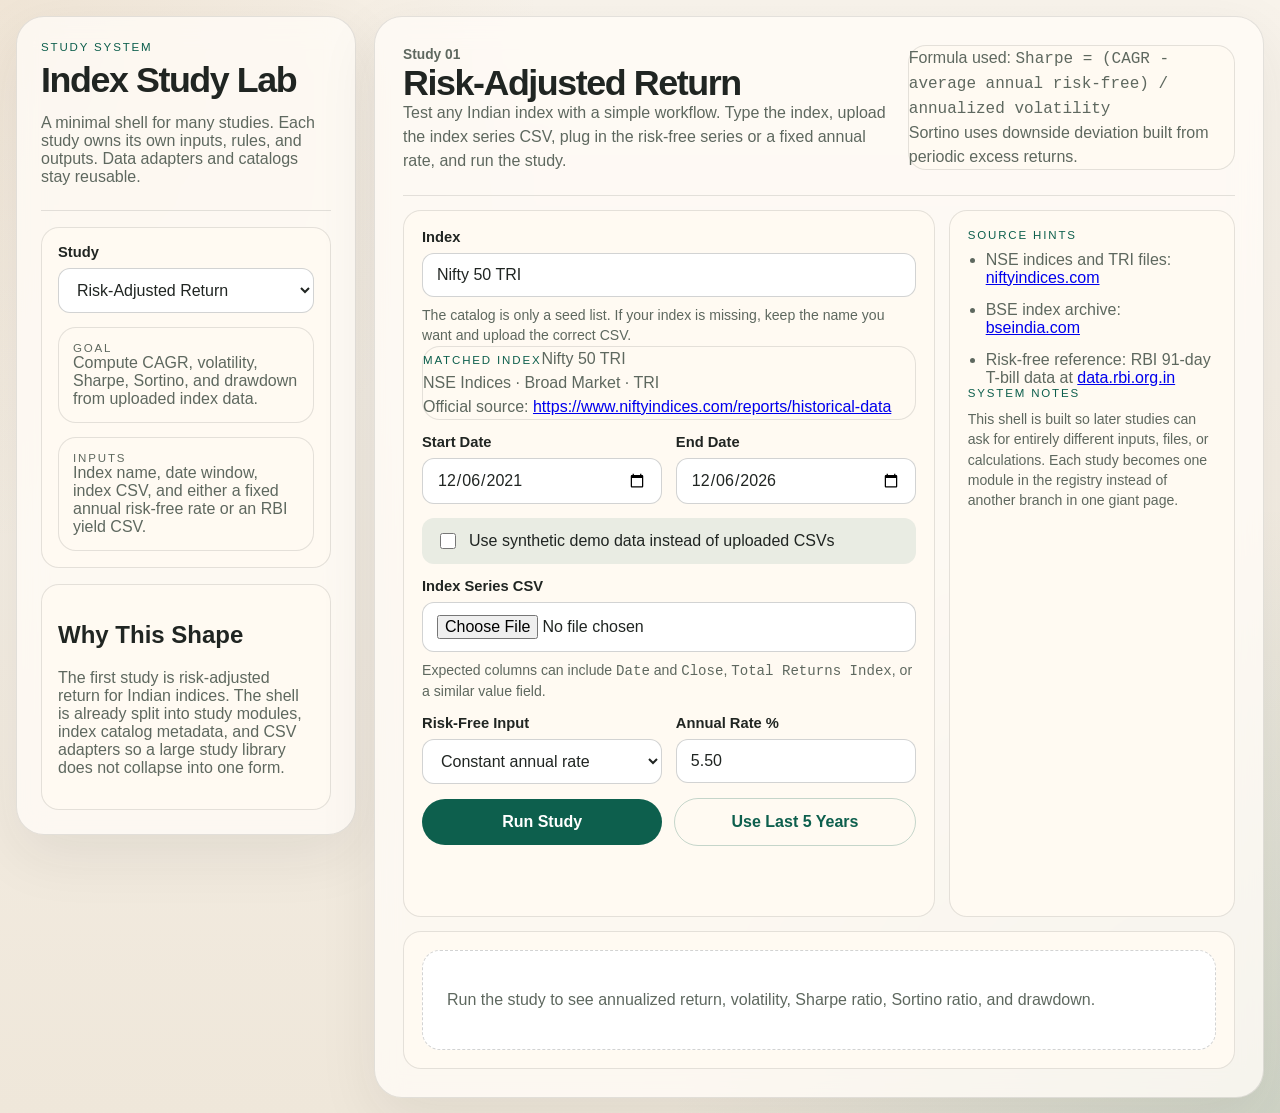
==== index.html @ c497357d "feat: bootstrap study framework" ====
<!doctype html>
<html lang="en">
  <head>
    <meta charset="utf-8">
    <meta name="viewport" content="width=device-width, initial-scale=1">
    <title>Index Study Lab</title>
    <link rel="stylesheet" href="./app/styles.css">
    <script type="module" src="./app/main.js"></script>
  </head>
  <body>
    <div class="shell">
      <aside class="sidebar">
        <div class="brand-block">
          <p class="eyebrow">Study System</p>
          <h1>Index Study Lab</h1>
          <p class="lead">
            A minimal shell for many studies. Each study owns its own inputs,
            rules, and outputs. Data adapters and catalogs stay reusable.
          </p>
        </div>

        <section class="panel">
          <label class="field-label" for="study-select">Study</label>
          <select id="study-select" class="input"></select>
          <div id="study-meta" class="meta-stack"></div>
        </section>

        <section class="panel">
          <h2>Why This Shape</h2>
          <p class="muted">
            The first study is risk-adjusted return for Indian indices. The
            shell is already split into study modules, index catalog metadata,
            and CSV adapters so a large study library does not collapse into one
            form.
          </p>
        </section>
      </aside>

      <main class="workspace">
        <div id="study-root"></div>
      </main>
    </div>
  </body>
</html>
---- app/styles.css ----
:root {
  --bg: #f4efe6;
  --bg-strong: #e6ddd0;
  --surface: rgba(255, 252, 247, 0.8);
  --surface-strong: #fffaf2;
  --line: rgba(34, 39, 37, 0.12);
  --line-strong: rgba(34, 39, 37, 0.2);
  --ink: #202522;
  --muted: #5e685f;
  --accent: #0d5f4d;
  --accent-strong: #0b4d3f;
  --accent-soft: rgba(13, 95, 77, 0.09);
  --warn: #874b1f;
  --radius-lg: 28px;
  --radius-md: 18px;
  --radius-sm: 12px;
  --shadow: 0 20px 60px rgba(38, 44, 42, 0.08);
  --font: "Avenir Next", "Segoe UI", "Helvetica Neue", sans-serif;
  --mono: "SFMono-Regular", "Menlo", "Monaco", monospace;
}

* {
  box-sizing: border-box;
}

html,
body {
  min-height: 100%;
}

body {
  margin: 0;
  font-family: var(--font);
  color: var(--ink);
  background:
    radial-gradient(circle at top left, rgba(181, 128, 63, 0.12), transparent 32%),
    radial-gradient(circle at bottom right, rgba(13, 95, 77, 0.14), transparent 36%),
    linear-gradient(180deg, #f8f3eb 0%, #efe7da 100%);
}

.shell {
  width: min(1360px, calc(100vw - 32px));
  margin: 16px auto;
  display: grid;
  grid-template-columns: minmax(280px, 340px) minmax(0, 1fr);
  gap: 18px;
}

.sidebar,
.study-layout {
  backdrop-filter: blur(14px);
  background: var(--surface);
  border: 1px solid var(--line);
  box-shadow: var(--shadow);
}

.sidebar {
  border-radius: var(--radius-lg);
  padding: 24px;
  display: grid;
  gap: 16px;
  align-self: start;
  position: sticky;
  top: 16px;
}

.workspace {
  min-width: 0;
}

.brand-block {
  padding-bottom: 8px;
  border-bottom: 1px solid var(--line);
}

.eyebrow,
.meta-label,
.section-label {
  margin: 0 0 10px;
  text-transform: uppercase;
  letter-spacing: 0.16em;
  font-size: 0.72rem;
  color: var(--accent);
}

.brand-block h1,
.study-header h2 {
  margin: 0;
  font-size: clamp(1.9rem, 2.8vw, 3.2rem);
  line-height: 0.98;
  letter-spacing: -0.04em;
}

.lead,
.muted,
.meta-card p,
.study-copy p,
.helper,
.source-list li,
.result-detail,
.note-box p,
.warning-list li {
  color: var(--muted);
}

.panel,
.meta-card,
.card,
.result-card,
.note-box {
  background: var(--surface-strong);
  border: 1px solid var(--line);
  border-radius: var(--radius-md);
}

.panel {
  padding: 16px;
}

.meta-stack,
.study-layout,
.study-header,
.study-grid,
.card-grid,
.results-grid,
.result-details,
.source-list,
.warning-list {
  display: grid;
  gap: 14px;
}

.meta-stack {
  margin-top: 14px;
}

.meta-card {
  padding: 14px;
}

.meta-card p {
  margin: 0;
}

.field-label {
  display: block;
  margin-bottom: 8px;
  font-size: 0.92rem;
  font-weight: 600;
}

.input,
.file-input,
.button,
textarea {
  width: 100%;
  font: inherit;
}

.input,
.file-input {
  border-radius: var(--radius-sm);
  border: 1px solid var(--line-strong);
  background: white;
  padding: 12px 14px;
  color: var(--ink);
}

.button {
  border: 0;
  border-radius: 999px;
  padding: 14px 18px;
  background: var(--accent);
  color: white;
  font-weight: 700;
  cursor: pointer;
  transition: transform 140ms ease, background 140ms ease;
}

.button:hover {
  background: var(--accent-strong);
  transform: translateY(-1px);
}

.button.secondary {
  background: transparent;
  color: var(--accent);
  border: 1px solid rgba(13, 95, 77, 0.24);
}

.study-layout {
  border-radius: var(--radius-lg);
  padding: 28px;
}

.study-header {
  grid-template-columns: 1.2fr 0.8fr;
  align-items: start;
  padding-bottom: 22px;
  border-bottom: 1px solid var(--line);
}

.study-kicker {
  margin: 0 0 12px;
  font-size: 0.86rem;
  color: var(--accent);
  font-weight: 700;
}

.study-header p,
.note-box p {
  margin: 0;
  line-height: 1.5;
}

.study-grid {
  grid-template-columns: minmax(0, 1.3fr) minmax(280px, 0.7fr);
}

.card {
  padding: 18px;
}

.card-grid {
  grid-template-columns: repeat(2, minmax(0, 1fr));
}

.card-wide {
  grid-column: 1 / -1;
}

.helper {
  margin: 8px 0 0;
  font-size: 0.88rem;
  line-height: 1.45;
}

.inline-row {
  display: grid;
  grid-template-columns: repeat(2, minmax(0, 1fr));
  gap: 14px;
}

.toggle-row {
  display: flex;
  align-items: center;
  gap: 10px;
  padding: 12px 14px;
  background: var(--accent-soft);
  border-radius: var(--radius-sm);
}

.toggle-row input {
  inline-size: 16px;
  block-size: 16px;
}

.study-actions {
  display: flex;
  gap: 12px;
  align-items: center;
}

.status {
  min-height: 22px;
  font-size: 0.92rem;
}

.status.error {
  color: #8a1d26;
}

.status.success {
  color: var(--accent);
}

.status.info {
  color: var(--warn);
}

.source-list,
.warning-list {
  margin: 0;
  padding-left: 18px;
}

.results-shell {
  display: grid;
  gap: 18px;
}

.results-grid {
  grid-template-columns: repeat(3, minmax(0, 1fr));
}

.result-card {
  padding: 16px;
}

.result-card strong {
  display: block;
  font-size: clamp(1.55rem, 2vw, 2rem);
  letter-spacing: -0.04em;
}

.result-card span {
  display: block;
  margin-top: 6px;
  color: var(--muted);
}

.result-details {
  grid-template-columns: repeat(2, minmax(0, 1fr));
}

.detail-block {
  padding: 16px;
  border-radius: var(--radius-md);
  border: 1px solid var(--line);
  background: white;
}

.detail-block h3 {
  margin: 0 0 10px;
  font-size: 1rem;
}

.result-detail {
  margin: 0;
  line-height: 1.5;
}

.mono {
  font-family: var(--mono);
}

.empty-state {
  padding: 40px 24px;
  border-radius: var(--radius-md);
  background: white;
  border: 1px dashed var(--line-strong);
  color: var(--muted);
}

@media (max-width: 960px) {
  .shell,
  .study-grid,
  .study-header,
  .results-grid,
  .result-details,
  .card-grid,
  .inline-row {
    grid-template-columns: 1fr;
  }

  .sidebar {
    position: static;
  }
}
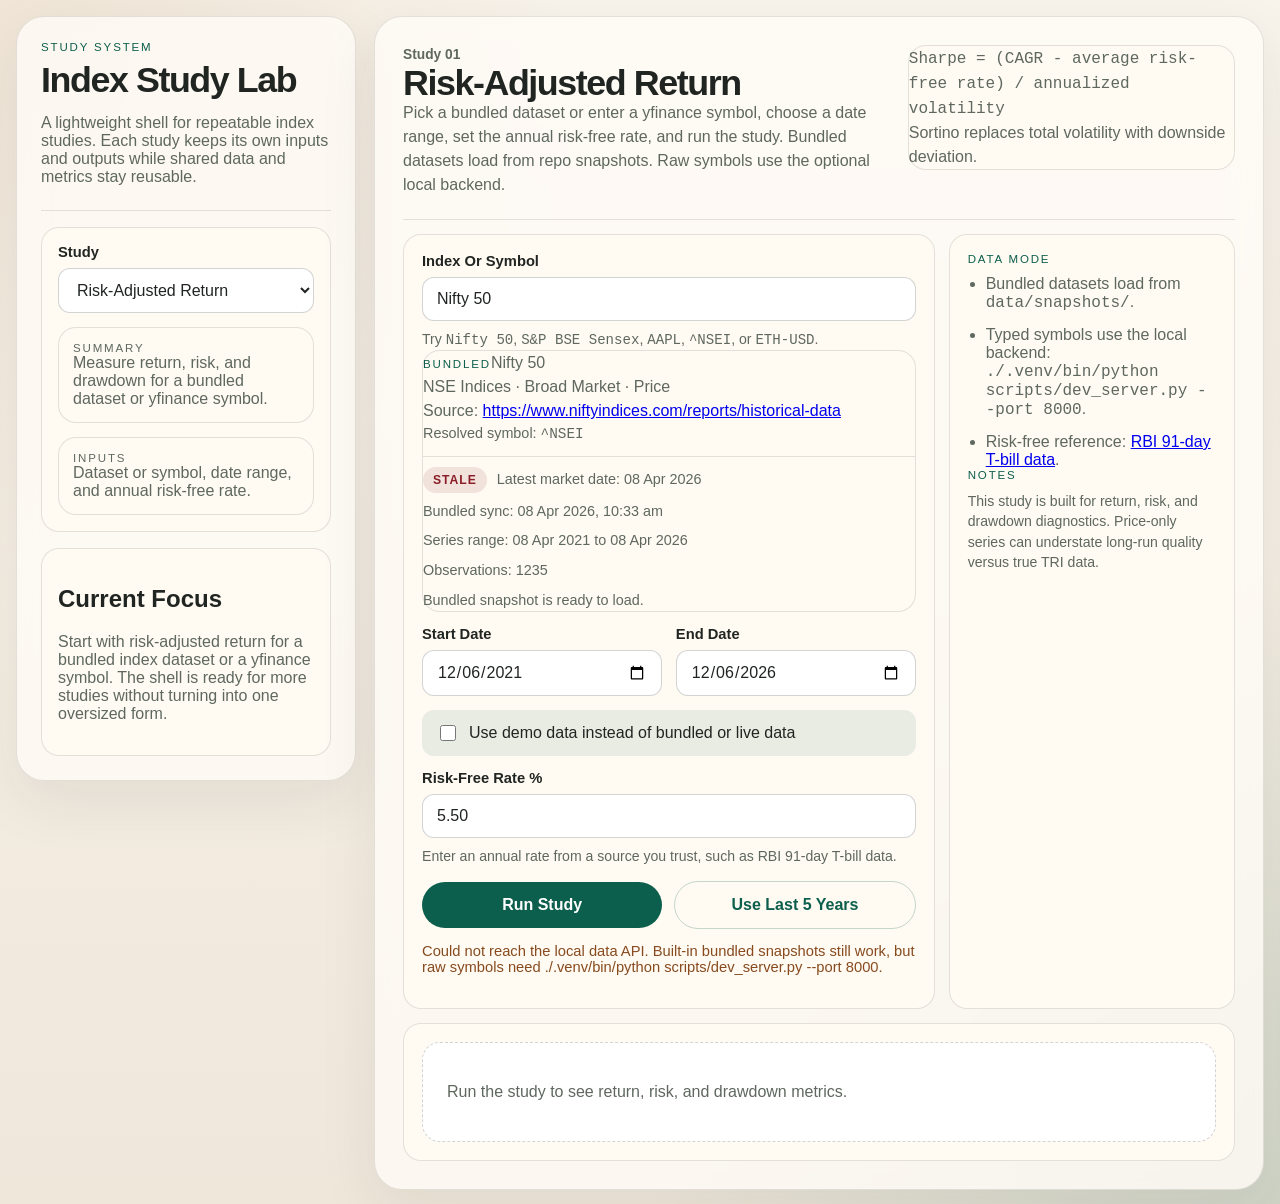
==== commit ea8b72c6: "feat: expand risk-adjusted study UI and metrics" ====
--- a/index.html
+++ b/index.html
@@ -14,8 +14,8 @@
           <p class="eyebrow">Study System</p>
           <h1>Index Study Lab</h1>
           <p class="lead">
-            A minimal shell for many studies. Each study owns its own inputs,
-            rules, and outputs. Data adapters and catalogs stay reusable.
+            A lightweight shell for repeatable index studies. Each study keeps
+            its own inputs and outputs while shared data and metrics stay reusable.
           </p>
         </div>
 
@@ -26,12 +26,11 @@
         </section>
 
         <section class="panel">
-          <h2>Why This Shape</h2>
+          <h2>Current Focus</h2>
           <p class="muted">
-            The first study is risk-adjusted return for Indian indices. The
-            shell is already split into study modules, index catalog metadata,
-            and CSV adapters so a large study library does not collapse into one
-            form.
+            Start with risk-adjusted return for a bundled index dataset or a
+            yfinance symbol. The shell is ready for more studies without turning
+            into one oversized form.
           </p>
         </section>
       </aside>
--- a/app/styles.css
+++ b/app/styles.css
@@ -235,6 +235,64 @@
   line-height: 1.45;
 }
 
+.button:disabled {
+  opacity: 0.55;
+  cursor: not-allowed;
+  transform: none;
+  pointer-events: none;
+}
+
+.summary-meta {
+  margin: 0;
+  color: var(--muted);
+  font-size: 0.9rem;
+  line-height: 1.45;
+}
+
+.sync-summary-grid {
+  display: grid;
+  gap: 8px;
+  margin-top: 10px;
+  padding-top: 10px;
+  border-top: 1px solid var(--line);
+}
+
+.sync-summary-row {
+  display: flex;
+  flex-wrap: wrap;
+  gap: 10px;
+  align-items: center;
+}
+
+.summary-pill {
+  display: inline-flex;
+  align-items: center;
+  border-radius: 999px;
+  padding: 6px 10px;
+  font-size: 0.76rem;
+  font-weight: 700;
+  letter-spacing: 0.08em;
+  text-transform: uppercase;
+  background: rgba(32, 37, 34, 0.08);
+  color: var(--ink);
+}
+
+.summary-pill.fresh {
+  background: rgba(13, 95, 77, 0.14);
+  color: var(--accent-strong);
+}
+
+.summary-pill.recent {
+  background: rgba(135, 75, 31, 0.14);
+  color: var(--warn);
+}
+
+.summary-pill.stale,
+.summary-pill.unknown {
+  background: rgba(138, 29, 38, 0.11);
+  color: #8a1d26;
+}
+
 .inline-row {
   display: grid;
   grid-template-columns: repeat(2, minmax(0, 1fr));
@@ -255,6 +313,38 @@
   block-size: 16px;
 }
 
+.onboarding-panel {
+  display: grid;
+  gap: 12px;
+}
+
+.onboarding-grid {
+  display: grid;
+  grid-template-columns: repeat(2, minmax(0, 1fr));
+  gap: 12px;
+}
+
+.command-label {
+  margin-bottom: 0;
+}
+
+.command-block {
+  margin: 0;
+  padding: 12px 14px;
+  border-radius: var(--radius-sm);
+  border: 1px solid var(--line);
+  background: rgba(32, 37, 34, 0.04);
+  font-size: 0.83rem;
+  line-height: 1.5;
+  white-space: pre-wrap;
+  word-break: break-word;
+}
+
+.command-actions {
+  display: grid;
+  gap: 10px;
+}
+
 .study-actions {
   display: flex;
   gap: 12px;
@@ -289,8 +379,52 @@
   gap: 18px;
 }
 
+.results-tabs,
+.results-section {
+  display: grid;
+  gap: 12px;
+}
+
+.results-tab-list {
+  display: flex;
+  flex-wrap: wrap;
+  gap: 10px;
+}
+
+.results-tab-button {
+  border: 1px solid rgba(13, 95, 77, 0.18);
+  border-radius: 999px;
+  background: rgba(255, 255, 255, 0.74);
+  color: var(--muted);
+  padding: 10px 14px;
+  font: inherit;
+  font-weight: 700;
+  cursor: pointer;
+}
+
+.results-tab-button.is-active {
+  background: var(--accent);
+  color: white;
+  border-color: transparent;
+}
+
+.results-tab-panel[hidden] {
+  display: none;
+}
+
+.results-section-head {
+  display: flex;
+  align-items: end;
+  justify-content: space-between;
+  gap: 12px;
+}
+
+.results-section-head .section-label {
+  margin-bottom: 6px;
+}
+
 .results-grid {
-  grid-template-columns: repeat(3, minmax(0, 1fr));
+  grid-template-columns: repeat(auto-fit, minmax(180px, 1fr));
 }
 
 .result-card {
@@ -349,7 +483,8 @@
   .results-grid,
   .result-details,
   .card-grid,
-  .inline-row {
+  .inline-row,
+  .onboarding-grid {
     grid-template-columns: 1fr;
   }
 
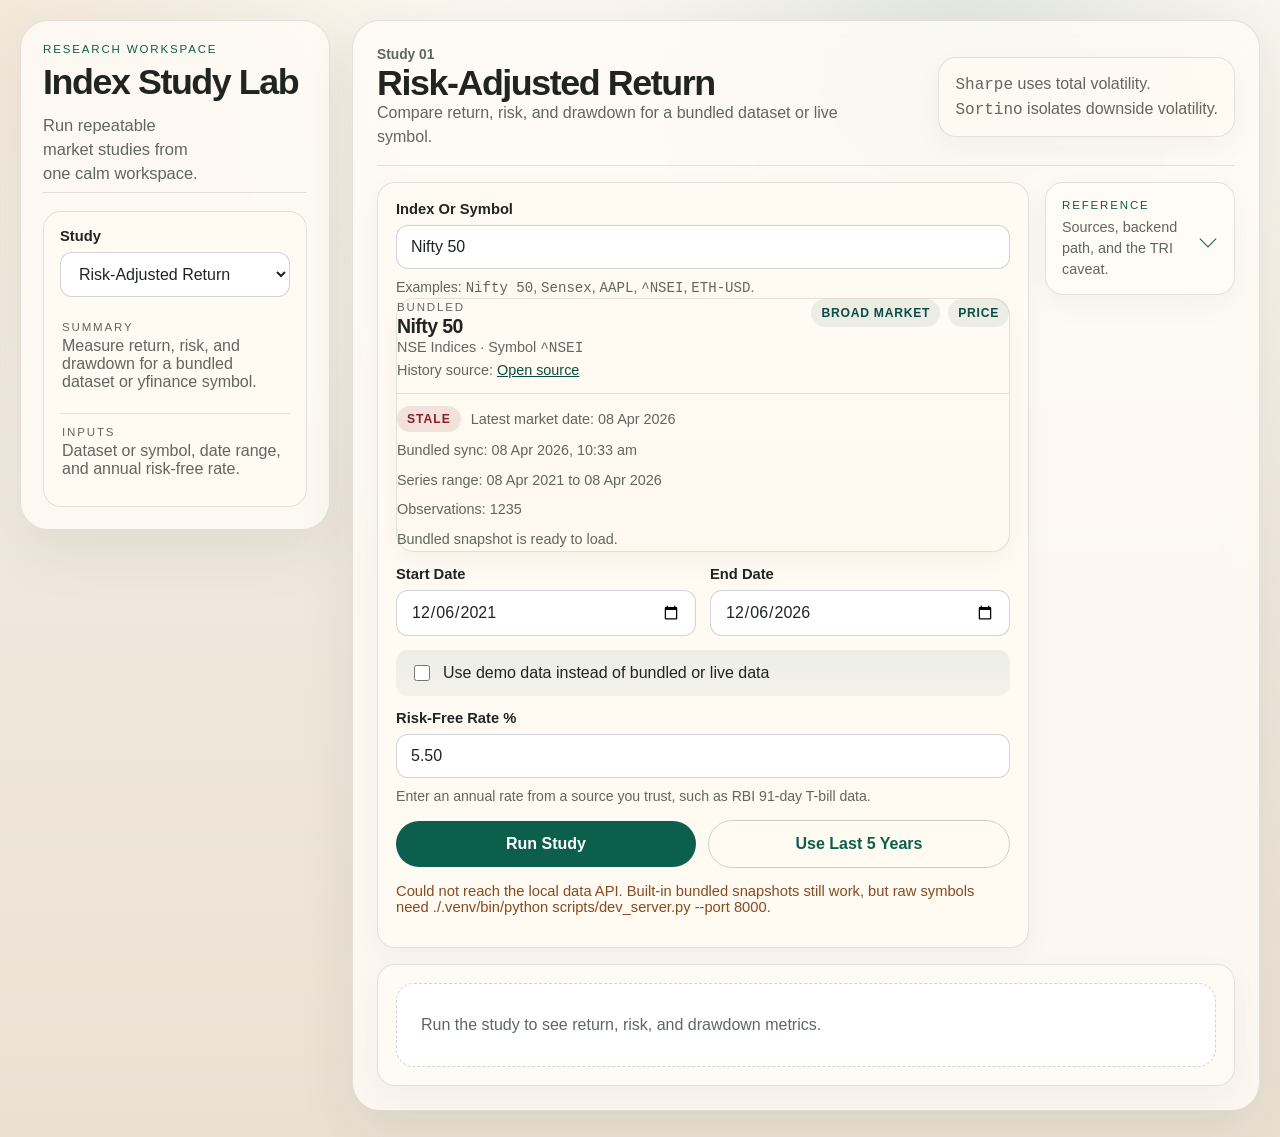
==== commit b867316d: "style: tighten study workspace ux" ====
--- a/index.html
+++ b/index.html
@@ -4,6 +4,7 @@
     <meta charset="utf-8">
     <meta name="viewport" content="width=device-width, initial-scale=1">
     <title>Index Study Lab</title>
+    <link rel="icon" href="data:image/svg+xml,%3Csvg xmlns='http://www.w3.org/2000/svg' viewBox='0 0 64 64'%3E%3Crect width='64' height='64' rx='16' fill='%23fffaf2'/%3E%3Cpath d='M18 46V18h8v20h20v8H18Z' fill='%230d5f4d'/%3E%3C/svg%3E">
     <link rel="stylesheet" href="./app/styles.css">
     <script type="module" src="./app/main.js"></script>
   </head>
@@ -11,11 +12,10 @@
     <div class="shell">
       <aside class="sidebar">
         <div class="brand-block">
-          <p class="eyebrow">Study System</p>
+          <p class="eyebrow">Research Workspace</p>
           <h1>Index Study Lab</h1>
           <p class="lead">
-            A lightweight shell for repeatable index studies. Each study keeps
-            its own inputs and outputs while shared data and metrics stay reusable.
+            Run repeatable market studies from one calm workspace.
           </p>
         </div>
 
@@ -23,15 +23,6 @@
           <label class="field-label" for="study-select">Study</label>
           <select id="study-select" class="input"></select>
           <div id="study-meta" class="meta-stack"></div>
-        </section>
-
-        <section class="panel">
-          <h2>Current Focus</h2>
-          <p class="muted">
-            Start with risk-adjusted return for a bundled index dataset or a
-            yfinance symbol. The shell is ready for more studies without turning
-            into one oversized form.
-          </p>
         </section>
       </aside>
 
--- a/app/styles.css
+++ b/app/styles.css
@@ -3,6 +3,7 @@
   --bg-strong: #e6ddd0;
   --surface: rgba(255, 252, 247, 0.8);
   --surface-strong: #fffaf2;
+  --surface-soft: rgba(255, 250, 242, 0.58);
   --line: rgba(34, 39, 37, 0.12);
   --line-strong: rgba(34, 39, 37, 0.2);
   --ink: #202522;
@@ -33,17 +34,17 @@
   font-family: var(--font);
   color: var(--ink);
   background:
-    radial-gradient(circle at top left, rgba(181, 128, 63, 0.12), transparent 32%),
-    radial-gradient(circle at bottom right, rgba(13, 95, 77, 0.14), transparent 36%),
-    linear-gradient(180deg, #f8f3eb 0%, #efe7da 100%);
+    radial-gradient(circle at top left, rgba(181, 128, 63, 0.12), transparent 28%),
+    radial-gradient(circle at 75% 0%, rgba(13, 95, 77, 0.1), transparent 24%),
+    linear-gradient(180deg, #fbf7f0 0%, #f0e8dc 52%, #ebe1d3 100%);
 }
 
 .shell {
-  width: min(1360px, calc(100vw - 32px));
-  margin: 16px auto;
-  display: grid;
-  grid-template-columns: minmax(280px, 340px) minmax(0, 1fr);
-  gap: 18px;
+  width: min(1460px, calc(100vw - 40px));
+  margin: 20px auto 28px;
+  display: grid;
+  grid-template-columns: minmax(260px, 310px) minmax(0, 1fr);
+  gap: 22px;
 }
 
 .sidebar,
@@ -56,20 +57,25 @@
 
 .sidebar {
   border-radius: var(--radius-lg);
-  padding: 24px;
-  display: grid;
-  gap: 16px;
+  padding: 22px;
+  display: grid;
+  gap: 18px;
   align-self: start;
   position: sticky;
-  top: 16px;
+  top: 20px;
+  animation: surface-enter 520ms ease both;
 }
 
 .workspace {
   min-width: 0;
 }
 
+.study-layout {
+  animation: surface-enter 620ms ease both;
+}
+
 .brand-block {
-  padding-bottom: 8px;
+  padding-bottom: 6px;
   border-bottom: 1px solid var(--line);
 }
 
@@ -91,9 +97,17 @@
   letter-spacing: -0.04em;
 }
 
+.lead {
+  max-width: 18ch;
+  margin: 14px 0 0;
+  font-size: 1.03rem;
+  line-height: 1.45;
+}
+
 .lead,
 .muted,
 .meta-card p,
+.meta-row p,
 .study-copy p,
 .helper,
 .source-list li,
@@ -104,7 +118,6 @@
 }
 
 .panel,
-.meta-card,
 .card,
 .result-card,
 .note-box {
@@ -120,7 +133,6 @@
 .meta-stack,
 .study-layout,
 .study-header,
-.study-grid,
 .card-grid,
 .results-grid,
 .result-details,
@@ -131,15 +143,28 @@
 }
 
 .meta-stack {
-  margin-top: 14px;
+  margin-top: 12px;
+  gap: 10px;
 }
 
 .meta-card {
   padding: 14px;
 }
 
-.meta-card p {
+.meta-card p,
+.meta-row p {
   margin: 0;
+}
+
+.meta-row {
+  display: grid;
+  gap: 4px;
+  padding: 12px 2px;
+  border-top: 1px solid var(--line);
+}
+
+.meta-row:first-child {
+  border-top: 0;
 }
 
 .field-label {
@@ -190,18 +215,27 @@
 
 .study-layout {
   border-radius: var(--radius-lg);
-  padding: 28px;
+  padding: 24px;
+  display: grid;
+  grid-template-columns: minmax(0, 1.62fr) minmax(190px, 0.42fr);
+  grid-template-areas:
+    "header header"
+    "primary reference"
+    "results results";
+  gap: 16px;
 }
 
 .study-header {
-  grid-template-columns: 1.2fr 0.8fr;
-  align-items: start;
-  padding-bottom: 22px;
+  grid-area: header;
+  grid-template-columns: minmax(0, 1fr) auto;
+  align-items: end;
+  gap: 18px;
+  padding-bottom: 16px;
   border-bottom: 1px solid var(--line);
 }
 
 .study-kicker {
-  margin: 0 0 12px;
+  margin: 0 0 10px;
   font-size: 0.86rem;
   color: var(--accent);
   font-weight: 700;
@@ -213,12 +247,37 @@
   line-height: 1.5;
 }
 
-.study-grid {
-  grid-template-columns: minmax(0, 1.3fr) minmax(280px, 0.7fr);
+.study-copy p {
+  max-width: 56ch;
+}
+
+.study-header .note-box {
+  align-self: center;
+  min-width: 240px;
+  padding: 14px 16px;
+  background: rgba(255, 250, 242, 0.68);
 }
 
 .card {
   padding: 18px;
+}
+
+.study-primary {
+  grid-area: primary;
+}
+
+.results-card {
+  grid-area: results;
+  background: rgba(255, 252, 247, 0.72);
+}
+
+.reference-card {
+  grid-area: reference;
+  align-self: start;
+  padding: 0;
+  background: transparent;
+  border: 0;
+  box-shadow: none;
 }
 
 .card-grid {
@@ -252,8 +311,8 @@
 .sync-summary-grid {
   display: grid;
   gap: 8px;
-  margin-top: 10px;
-  padding-top: 10px;
+  margin-top: 12px;
+  padding-top: 12px;
   border-top: 1px solid var(--line);
 }
 
@@ -304,7 +363,7 @@
   align-items: center;
   gap: 10px;
   padding: 12px 14px;
-  background: var(--accent-soft);
+  background: linear-gradient(180deg, rgba(13, 95, 77, 0.08), rgba(13, 95, 77, 0.05));
   border-radius: var(--radius-sm);
 }
 
@@ -349,6 +408,12 @@
   display: flex;
   gap: 12px;
   align-items: center;
+  flex-wrap: nowrap;
+}
+
+.study-actions .button {
+  flex: 1 1 0;
+  min-width: 0;
 }
 
 .status {
@@ -376,7 +441,8 @@
 
 .results-shell {
   display: grid;
-  gap: 18px;
+  gap: 14px;
+  animation: results-enter 280ms ease both;
 }
 
 .results-tabs,
@@ -389,23 +455,32 @@
   display: flex;
   flex-wrap: wrap;
   gap: 10px;
+  padding-bottom: 12px;
+  border-bottom: 1px solid var(--line);
 }
 
 .results-tab-button {
   border: 1px solid rgba(13, 95, 77, 0.18);
   border-radius: 999px;
-  background: rgba(255, 255, 255, 0.74);
+  background: rgba(255, 255, 255, 0.82);
   color: var(--muted);
-  padding: 10px 14px;
+  padding: 11px 15px;
   font: inherit;
   font-weight: 700;
   cursor: pointer;
+  transition: background 180ms ease, color 180ms ease, transform 180ms ease, border-color 180ms ease;
+}
+
+.results-tab-button:hover {
+  transform: translateY(-1px);
+  border-color: rgba(13, 95, 77, 0.3);
 }
 
 .results-tab-button.is-active {
   background: var(--accent);
   color: white;
   border-color: transparent;
+  box-shadow: 0 10px 24px rgba(13, 95, 77, 0.16);
 }
 
 .results-tab-panel[hidden] {
@@ -423,24 +498,77 @@
   margin-bottom: 6px;
 }
 
+.results-section + .results-section {
+  padding-top: 14px;
+  border-top: 1px solid var(--line);
+}
+
 .results-grid {
-  grid-template-columns: repeat(auto-fit, minmax(180px, 1fr));
+  grid-template-columns: repeat(auto-fit, minmax(190px, 1fr));
+  gap: 12px;
 }
 
 .result-card {
-  padding: 16px;
-}
-
-.result-card strong {
+  position: relative;
+  overflow: hidden;
+  display: grid;
+  align-content: start;
+  gap: 8px;
+  padding: 15px 16px 16px;
+  background: rgba(255, 255, 255, 0.72);
+  border-color: rgba(34, 39, 37, 0.09);
+  min-height: 124px;
+  animation: card-enter 360ms ease both;
+  transition: transform 180ms ease, border-color 180ms ease, background 180ms ease, box-shadow 180ms ease;
+}
+
+.result-card::before {
+  content: "";
+  position: absolute;
+  inset: 0 0 auto;
+  height: 3px;
+  background: linear-gradient(90deg, rgba(13, 95, 77, 0.24), rgba(13, 95, 77, 0));
+}
+
+.result-card:hover {
+  transform: translateY(-2px);
+  border-color: rgba(13, 95, 77, 0.18);
+  background: rgba(255, 255, 255, 0.9);
+  box-shadow: 0 12px 28px rgba(38, 44, 42, 0.05);
+}
+
+.result-value {
   display: block;
-  font-size: clamp(1.55rem, 2vw, 2rem);
+  font-size: clamp(1.6rem, 2vw, 2.1rem);
   letter-spacing: -0.04em;
-}
-
-.result-card span {
+  line-height: 1;
+}
+
+.result-caption {
   display: block;
-  margin-top: 6px;
+  margin-top: 0;
+  font-size: 0.9rem;
   color: var(--muted);
+}
+
+.results-grid .result-card:nth-child(2) {
+  animation-delay: 40ms;
+}
+
+.results-grid .result-card:nth-child(3) {
+  animation-delay: 80ms;
+}
+
+.results-grid .result-card:nth-child(4) {
+  animation-delay: 120ms;
+}
+
+.results-grid .result-card:nth-child(5) {
+  animation-delay: 160ms;
+}
+
+.results-grid .result-card:nth-child(6) {
+  animation-delay: 200ms;
 }
 
 .result-details {
@@ -451,7 +579,7 @@
   padding: 16px;
   border-radius: var(--radius-md);
   border: 1px solid var(--line);
-  background: white;
+  background: rgba(255, 255, 255, 0.8);
 }
 
 .detail-block h3 {
@@ -469,16 +597,172 @@
 }
 
 .empty-state {
-  padding: 40px 24px;
+  padding: 32px 24px;
   border-radius: var(--radius-md);
   background: white;
   border: 1px dashed var(--line-strong);
   color: var(--muted);
 }
 
+.selection-panel {
+  background: linear-gradient(180deg, rgba(255, 250, 242, 0.96), rgba(255, 248, 239, 0.78));
+}
+
+.selection-head {
+  display: flex;
+  align-items: start;
+  justify-content: space-between;
+  gap: 12px;
+}
+
+.selection-title {
+  margin: 0;
+  font-size: 1.22rem;
+  letter-spacing: -0.03em;
+  line-height: 1.05;
+}
+
+.selection-chip-row {
+  display: flex;
+  flex-wrap: wrap;
+  gap: 8px;
+  justify-content: end;
+}
+
+.selection-chip {
+  display: inline-flex;
+  align-items: center;
+  padding: 7px 10px;
+  border-radius: 999px;
+  background: rgba(13, 95, 77, 0.08);
+  color: var(--accent-strong);
+  font-size: 0.76rem;
+  font-weight: 700;
+  letter-spacing: 0.06em;
+  text-transform: uppercase;
+}
+
+.selection-panel a {
+  color: var(--accent-strong);
+}
+
+.workspace .card,
+.workspace .note-box,
+.workspace .detail-block {
+  box-shadow: 0 10px 30px rgba(38, 44, 42, 0.04);
+}
+
+.workspace .result-card {
+  box-shadow: none;
+}
+
+.reference-panel {
+  border: 1px solid var(--line);
+  border-radius: var(--radius-md);
+  background: rgba(255, 252, 247, 0.8);
+  transition: border-color 180ms ease, box-shadow 180ms ease, background 180ms ease;
+}
+
+.reference-panel[open] {
+  border-color: rgba(13, 95, 77, 0.18);
+  box-shadow: 0 12px 26px rgba(38, 44, 42, 0.04);
+}
+
+.reference-summary {
+  list-style: none;
+  display: flex;
+  align-items: center;
+  justify-content: space-between;
+  gap: 12px;
+  padding: 16px 16px 15px;
+  cursor: pointer;
+}
+
+.reference-summary:hover {
+  background: rgba(13, 95, 77, 0.03);
+}
+
+.reference-summary::-webkit-details-marker {
+  display: none;
+}
+
+.reference-summary .section-label {
+  margin-bottom: 6px;
+}
+
+.reference-marker {
+  inline-size: 12px;
+  block-size: 12px;
+  border-right: 1.5px solid var(--accent);
+  border-bottom: 1.5px solid var(--accent);
+  transform: rotate(45deg);
+  transition: transform 180ms ease;
+  flex: none;
+  margin-right: 4px;
+}
+
+.reference-panel[open] .reference-marker {
+  transform: rotate(225deg);
+}
+
+.reference-body {
+  display: grid;
+  gap: 14px;
+  padding: 0 16px 16px;
+  border-top: 1px solid var(--line);
+}
+
+input:focus-visible,
+select:focus-visible,
+button:focus-visible {
+  outline: 2px solid rgba(13, 95, 77, 0.38);
+  outline-offset: 2px;
+}
+
+.reference-summary:focus-visible {
+  outline: 2px solid rgba(13, 95, 77, 0.38);
+  outline-offset: -2px;
+  border-radius: var(--radius-md);
+}
+
+@keyframes surface-enter {
+  from {
+    opacity: 0;
+    transform: translateY(14px);
+  }
+
+  to {
+    opacity: 1;
+    transform: translateY(0);
+  }
+}
+
+@keyframes results-enter {
+  from {
+    opacity: 0;
+    transform: translateY(10px);
+  }
+
+  to {
+    opacity: 1;
+    transform: translateY(0);
+  }
+}
+
+@keyframes card-enter {
+  from {
+    opacity: 0;
+    transform: translateY(10px);
+  }
+
+  to {
+    opacity: 1;
+    transform: translateY(0);
+  }
+}
+
 @media (max-width: 960px) {
   .shell,
-  .study-grid,
   .study-header,
   .results-grid,
   .result-details,
@@ -491,4 +775,47 @@
   .sidebar {
     position: static;
   }
-}
+
+  .shell {
+    width: min(100vw - 24px, 100%);
+    margin: 12px auto 18px;
+  }
+
+  .study-layout,
+  .sidebar {
+    padding: 18px;
+  }
+
+  .study-layout {
+    grid-template-columns: 1fr;
+    grid-template-areas:
+      "header"
+      "primary"
+      "results"
+      "reference";
+  }
+
+  .study-header {
+    align-items: start;
+  }
+
+  .selection-head {
+    flex-direction: column;
+  }
+
+  .selection-chip-row {
+    justify-content: start;
+  }
+
+  .study-actions {
+    flex-wrap: wrap;
+  }
+
+  .study-actions .button {
+    flex-basis: 100%;
+  }
+
+  .reference-card {
+    padding: 0;
+  }
+}
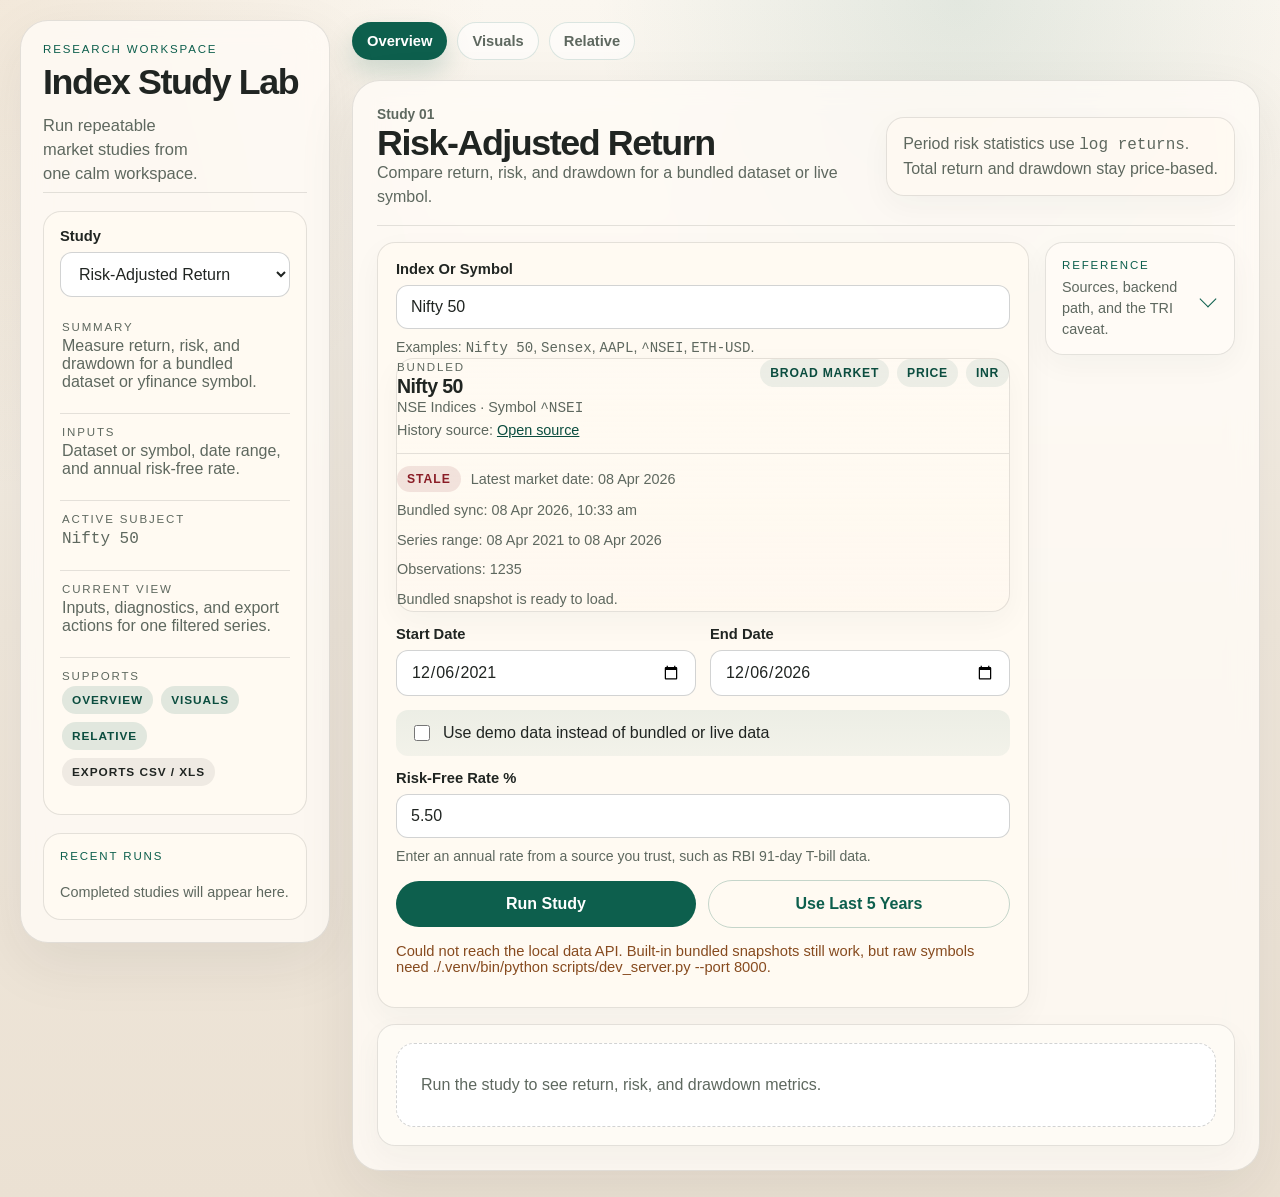
==== commit 264440f2: "feat: add recent run history" ====
--- a/index.html
+++ b/index.html
@@ -24,6 +24,11 @@
           <select id="study-select" class="input"></select>
           <div id="study-meta" class="meta-stack"></div>
         </section>
+
+        <section class="panel run-history-panel">
+          <p class="meta-label">Recent Runs</p>
+          <div id="run-history"></div>
+        </section>
       </aside>
 
       <main class="workspace">
--- a/app/styles.css
+++ b/app/styles.css
@@ -167,6 +167,78 @@
   border-top: 0;
 }
 
+.run-history-panel {
+  display: grid;
+  gap: 10px;
+}
+
+.run-history-list {
+  display: grid;
+  gap: 8px;
+}
+
+.run-history-item {
+  display: grid;
+  gap: 3px;
+  width: 100%;
+  padding: 10px 11px;
+  border: 1px solid rgba(34, 39, 37, 0.08);
+  border-radius: var(--radius-sm);
+  background: rgba(255, 255, 255, 0.46);
+  color: inherit;
+  font: inherit;
+  text-align: left;
+  cursor: pointer;
+  transition: border-color 140ms ease, background 140ms ease, transform 140ms ease;
+}
+
+.run-history-item:hover {
+  border-color: rgba(13, 95, 77, 0.2);
+  background: rgba(255, 255, 255, 0.72);
+  transform: translateY(-1px);
+}
+
+.run-history-main {
+  color: var(--ink);
+  font-weight: 800;
+  line-height: 1.2;
+}
+
+.run-history-meta {
+  color: var(--muted);
+  font-size: 0.78rem;
+  line-height: 1.3;
+}
+
+.meta-pill-row {
+  display: flex;
+  flex-wrap: wrap;
+  gap: 8px;
+}
+
+.meta-pill {
+  display: inline-flex;
+  align-items: center;
+  border-radius: 999px;
+  padding: 7px 10px;
+  background: rgba(32, 37, 34, 0.07);
+  color: var(--ink);
+  font-size: 0.74rem;
+  font-weight: 700;
+  letter-spacing: 0.08em;
+  text-transform: uppercase;
+}
+
+.meta-pill.ready {
+  background: rgba(13, 95, 77, 0.12);
+  color: var(--accent-strong);
+}
+
+.meta-pill.planned {
+  background: rgba(135, 75, 31, 0.12);
+  color: var(--warn);
+}
+
 .field-label {
   display: block;
   margin-bottom: 8px;
@@ -278,6 +350,73 @@
   background: transparent;
   border: 0;
   box-shadow: none;
+}
+
+.study-view-shell {
+  display: grid;
+  gap: 16px;
+}
+
+.study-view-root {
+  min-width: 0;
+}
+
+.study-view-nav {
+  display: flex;
+  flex-wrap: wrap;
+  gap: 10px;
+  padding: 2px 0 4px;
+}
+
+.study-view-link {
+  display: inline-flex;
+  align-items: center;
+  gap: 8px;
+  border-radius: 999px;
+  border: 1px solid rgba(13, 95, 77, 0.14);
+  padding: 10px 14px;
+  background: rgba(255, 255, 255, 0.58);
+  color: var(--muted);
+  font-size: 0.92rem;
+  font-weight: 700;
+  text-decoration: none;
+  transition:
+    transform 160ms ease,
+    border-color 160ms ease,
+    background 160ms ease,
+    color 160ms ease,
+    box-shadow 160ms ease;
+}
+
+.study-view-link:hover {
+  transform: translateY(-1px);
+  border-color: rgba(13, 95, 77, 0.28);
+  background: rgba(255, 255, 255, 0.8);
+}
+
+.study-view-link.is-active {
+  background: var(--accent);
+  color: white;
+  border-color: transparent;
+  box-shadow: 0 12px 26px rgba(13, 95, 77, 0.18);
+}
+
+.study-view-state {
+  display: inline-flex;
+  align-items: center;
+  border-radius: 999px;
+  padding: 4px 8px;
+  background: rgba(135, 75, 31, 0.12);
+  color: var(--warn);
+  font-size: 0.68rem;
+  font-weight: 700;
+  letter-spacing: 0.08em;
+  text-transform: uppercase;
+}
+
+.study-view-link.is-active .study-view-state {
+  background: rgba(255, 255, 255, 0.2);
+  color: white;
 }
 
 .card-grid {
@@ -451,12 +590,20 @@
   gap: 12px;
 }
 
+.results-toolbar {
+  display: flex;
+  align-items: center;
+  justify-content: space-between;
+  gap: 14px;
+  padding-bottom: 12px;
+  border-bottom: 1px solid var(--line);
+}
+
 .results-tab-list {
   display: flex;
   flex-wrap: wrap;
   gap: 10px;
-  padding-bottom: 12px;
-  border-bottom: 1px solid var(--line);
+  flex: 1 1 auto;
 }
 
 .results-tab-button {
@@ -483,8 +630,555 @@
   box-shadow: 0 10px 24px rgba(13, 95, 77, 0.16);
 }
 
+.results-export-actions {
+  display: flex;
+  flex-wrap: wrap;
+  justify-content: end;
+  gap: 8px;
+}
+
+.results-export-button {
+  border: 1px solid rgba(13, 95, 77, 0.18);
+  border-radius: 999px;
+  background: rgba(255, 255, 255, 0.8);
+  color: var(--accent-strong);
+  padding: 10px 13px;
+  font: inherit;
+  font-size: 0.88rem;
+  font-weight: 700;
+  cursor: pointer;
+  transition: background 180ms ease, border-color 180ms ease, transform 180ms ease;
+}
+
+.results-export-button:hover {
+  transform: translateY(-1px);
+  border-color: rgba(13, 95, 77, 0.3);
+  background: rgba(13, 95, 77, 0.06);
+}
+
 .results-tab-panel[hidden] {
   display: none;
+}
+
+.visuals-shell,
+.visuals-summary-grid,
+.visuals-chart-grid,
+.visuals-context-grid {
+  display: grid;
+  gap: 14px;
+}
+
+.visuals-hero,
+.visuals-context,
+.visual-card,
+.visuals-summary-card {
+  background: rgba(255, 252, 247, 0.78);
+}
+
+.visuals-hero {
+  display: grid;
+  grid-template-columns: minmax(0, 1fr) auto;
+  gap: 18px;
+  align-items: end;
+}
+
+.visuals-copy h2 {
+  margin: 0 0 10px;
+  font-size: clamp(1.8rem, 2.4vw, 2.5rem);
+  letter-spacing: -0.04em;
+  line-height: 0.98;
+}
+
+.visuals-copy .summary-meta + .summary-meta {
+  margin-top: 6px;
+}
+
+.visuals-actions {
+  display: flex;
+  flex-wrap: wrap;
+  justify-content: end;
+  gap: 10px;
+  align-items: center;
+}
+
+.visuals-summary-grid {
+  grid-template-columns: repeat(4, minmax(0, 1fr));
+}
+
+.visuals-summary-card {
+  display: grid;
+  gap: 8px;
+  min-height: 132px;
+}
+
+.visuals-summary-value {
+  display: block;
+  font-size: clamp(1.42rem, 2vw, 1.86rem);
+  letter-spacing: -0.04em;
+  line-height: 1.05;
+}
+
+.visuals-context-grid {
+  grid-template-columns: repeat(2, minmax(0, 1fr));
+}
+
+.visuals-status {
+  margin-top: 10px;
+}
+
+.visuals-warning-strip {
+  display: flex;
+  flex-wrap: wrap;
+  gap: 8px;
+  margin-top: 8px;
+}
+
+.visuals-warning-pill {
+  display: inline-flex;
+  align-items: center;
+  border-radius: 999px;
+  padding: 7px 10px;
+  background: rgba(135, 75, 31, 0.11);
+  color: var(--warn);
+  font-size: 0.78rem;
+  line-height: 1.4;
+}
+
+.visuals-chart-grid {
+  grid-template-columns: repeat(2, minmax(0, 1fr));
+}
+
+.visual-card {
+  display: grid;
+  gap: 14px;
+  padding: 18px;
+}
+
+.visual-card-head {
+  display: flex;
+  align-items: start;
+  justify-content: space-between;
+  gap: 12px;
+}
+
+.visual-card-stat {
+  display: grid;
+  gap: 4px;
+  justify-items: end;
+  text-align: right;
+}
+
+.visual-card-stat-label {
+  font-size: 0.72rem;
+  letter-spacing: 0.12em;
+  text-transform: uppercase;
+  color: var(--muted);
+}
+
+.visual-card-stat strong {
+  font-size: 1.08rem;
+  line-height: 1;
+}
+
+.chart-svg {
+  inline-size: 100%;
+  block-size: auto;
+  overflow: visible;
+}
+
+.chart-grid-line,
+.chart-baseline {
+  stroke: rgba(34, 39, 37, 0.12);
+  stroke-width: 1;
+}
+
+.chart-baseline {
+  stroke: rgba(135, 75, 31, 0.22);
+  stroke-dasharray: 4 4;
+}
+
+.chart-axis-label {
+  fill: var(--muted);
+  font-family: var(--font);
+  font-size: 12px;
+}
+
+.chart-line {
+  fill: none;
+  stroke-width: 3;
+  stroke-linecap: round;
+  stroke-linejoin: round;
+}
+
+.chart-line-growth,
+.chart-line-volatility {
+  stroke: var(--accent);
+}
+
+.chart-line-drawdown {
+  stroke: #8a4f26;
+}
+
+.chart-area {
+  opacity: 0.2;
+}
+
+.chart-area-growth {
+  fill: rgba(13, 95, 77, 0.22);
+}
+
+.chart-area-drawdown {
+  fill: rgba(138, 79, 38, 0.22);
+}
+
+.chart-bar {
+  fill: rgba(13, 95, 77, 0.76);
+}
+
+.visual-card-foot {
+  display: flex;
+  align-items: center;
+  justify-content: space-between;
+  gap: 10px;
+  color: var(--muted);
+  font-size: 0.84rem;
+}
+
+.visual-chart-empty,
+.visual-empty {
+  display: grid;
+  gap: 12px;
+}
+
+.seasonality-visual-grid {
+  grid-template-columns: repeat(3, minmax(0, 1fr));
+}
+
+.seasonality-visuals-shell .visuals-summary-grid {
+  grid-template-columns: repeat(3, minmax(0, 1fr));
+}
+
+.seasonality-heatmap-card {
+  grid-column: 1 / -1;
+  overflow-x: auto;
+}
+
+.seasonality-heatmap-grid {
+  display: grid;
+  grid-template-columns: 74px repeat(12, minmax(58px, 1fr));
+  gap: 8px;
+  min-width: 920px;
+}
+
+.seasonality-heatmap-corner,
+.seasonality-heatmap-axis,
+.seasonality-heatmap-cell {
+  border-radius: 14px;
+  min-height: 42px;
+  display: grid;
+  place-items: center;
+  text-align: center;
+}
+
+.seasonality-heatmap-axis {
+  background: rgba(32, 37, 34, 0.04);
+  color: var(--muted);
+  font-size: 0.8rem;
+  font-weight: 700;
+  letter-spacing: 0.08em;
+  text-transform: uppercase;
+}
+
+.seasonality-heatmap-year {
+  justify-items: start;
+  padding-inline: 12px;
+  letter-spacing: 0.04em;
+}
+
+.seasonality-heatmap-corner {
+  background: transparent;
+}
+
+.seasonality-heatmap-cell {
+  border: 1px solid rgba(34, 39, 37, 0.06);
+  font-size: 0.78rem;
+  font-weight: 700;
+  line-height: 1.1;
+}
+
+.seasonality-heatmap-cell.is-empty {
+  background: rgba(255, 255, 255, 0.58);
+  color: var(--muted);
+}
+
+.seasonality-bar-list {
+  display: grid;
+  gap: 10px;
+}
+
+.seasonality-bar-row {
+  display: grid;
+  gap: 8px;
+}
+
+.seasonality-bar-meta {
+  display: flex;
+  align-items: center;
+  justify-content: space-between;
+  gap: 10px;
+}
+
+.seasonality-bar-label,
+.seasonality-bar-value {
+  font-size: 0.88rem;
+}
+
+.seasonality-bar-value {
+  color: var(--muted);
+}
+
+.seasonality-bar-track {
+  position: relative;
+  overflow: hidden;
+  min-height: 10px;
+  border-radius: 999px;
+  background: rgba(32, 37, 34, 0.08);
+}
+
+.seasonality-bar-fill {
+  display: block;
+  height: 100%;
+  border-radius: inherit;
+  background: rgba(13, 95, 77, 0.74);
+}
+
+.seasonality-bar-row.is-negative .seasonality-bar-fill {
+  background: rgba(138, 79, 38, 0.76);
+}
+
+.seasonality-bar-row.is-empty .seasonality-bar-fill {
+  width: 0 !important;
+}
+
+.seasonality-result-value {
+  font-size: clamp(1.2rem, 1.8vw, 1.7rem);
+}
+
+.seasonality-table-wrap {
+  overflow-x: auto;
+}
+
+.seasonality-table {
+  width: 100%;
+  min-width: 860px;
+  border-collapse: collapse;
+  font-size: 0.92rem;
+}
+
+.seasonality-table thead th {
+  padding: 12px 14px;
+  border-bottom: 1px solid var(--line);
+  color: var(--muted);
+  font-size: 0.74rem;
+  font-weight: 700;
+  letter-spacing: 0.1em;
+  text-transform: uppercase;
+  text-align: right;
+}
+
+.seasonality-table thead th:first-child,
+.seasonality-table thead th:last-child,
+.seasonality-table tbody th,
+.seasonality-table tbody td:last-child {
+  text-align: left;
+}
+
+.seasonality-table tbody th,
+.seasonality-table tbody td {
+  padding: 12px 14px;
+  border-bottom: 1px solid rgba(34, 39, 37, 0.08);
+  white-space: nowrap;
+  text-align: right;
+}
+
+.seasonality-table tbody tr:hover {
+  background: rgba(255, 255, 255, 0.62);
+}
+
+.seasonality-table tbody tr.is-thin {
+  background: rgba(135, 75, 31, 0.035);
+}
+
+.seasonality-table tbody tr.is-positive th {
+  color: var(--accent-strong);
+}
+
+.seasonality-table tbody tr.is-negative th {
+  color: #8a4f26;
+}
+
+.seasonality-sample-pill {
+  display: inline-flex;
+  align-items: center;
+  border-radius: 999px;
+  padding: 6px 10px;
+  background: rgba(32, 37, 34, 0.08);
+  color: var(--ink);
+  font-size: 0.78rem;
+  font-weight: 700;
+  letter-spacing: 0.04em;
+  text-transform: lowercase;
+}
+
+.seasonality-sample-pill.thin {
+  background: rgba(135, 75, 31, 0.12);
+  color: var(--warn);
+}
+
+.seasonality-sample-pill.fair {
+  background: rgba(13, 95, 77, 0.1);
+  color: var(--accent-strong);
+}
+
+.seasonality-sample-pill.deep {
+  background: rgba(13, 95, 77, 0.17);
+  color: var(--accent-strong);
+}
+
+.rolling-table-wrap {
+  overflow-x: auto;
+}
+
+.rolling-table {
+  width: 100%;
+  min-width: 860px;
+  border-collapse: collapse;
+  font-size: 0.92rem;
+}
+
+.rolling-table thead th {
+  padding: 12px 14px;
+  border-bottom: 1px solid var(--line);
+  color: var(--muted);
+  font-size: 0.74rem;
+  font-weight: 700;
+  letter-spacing: 0.1em;
+  text-transform: uppercase;
+  text-align: right;
+}
+
+.rolling-table thead th:first-child,
+.rolling-table thead th:last-child,
+.rolling-table tbody th,
+.rolling-table tbody td:last-child {
+  text-align: left;
+}
+
+.rolling-table tbody th,
+.rolling-table tbody td {
+  padding: 12px 14px;
+  border-bottom: 1px solid rgba(34, 39, 37, 0.08);
+  white-space: nowrap;
+  text-align: right;
+}
+
+.rolling-table tbody tr:hover {
+  background: rgba(255, 255, 255, 0.62);
+}
+
+.rolling-table tbody tr.is-unavailable {
+  background: rgba(135, 75, 31, 0.035);
+}
+
+.sip-table-wrap {
+  overflow-x: auto;
+}
+
+.sip-table {
+  width: 100%;
+  min-width: 860px;
+  border-collapse: collapse;
+  font-size: 0.92rem;
+}
+
+.sip-table thead th {
+  padding: 12px 14px;
+  border-bottom: 1px solid var(--line);
+  color: var(--muted);
+  font-size: 0.74rem;
+  font-weight: 700;
+  letter-spacing: 0.1em;
+  text-transform: uppercase;
+  text-align: right;
+}
+
+.sip-table thead th:first-child,
+.sip-table tbody th {
+  text-align: left;
+}
+
+.sip-table tbody th,
+.sip-table tbody td {
+  padding: 12px 14px;
+  border-bottom: 1px solid rgba(34, 39, 37, 0.08);
+  white-space: nowrap;
+  text-align: right;
+}
+
+.sip-table tbody tr:hover {
+  background: rgba(255, 255, 255, 0.62);
+}
+
+.sip-table tbody tr.is-positive th {
+  color: var(--accent-strong);
+}
+
+.sip-table tbody tr.is-negative th {
+  color: #8a4f26;
+}
+
+.rolling-returns-chart-card {
+  grid-column: 1 / -1;
+}
+
+.sip-chart-card {
+  grid-column: 1 / -1;
+}
+
+.rolling-legend {
+  display: flex;
+  flex-wrap: wrap;
+  justify-content: end;
+  gap: 8px;
+}
+
+.rolling-legend-item {
+  display: inline-flex;
+  align-items: center;
+  gap: 8px;
+  border-radius: 999px;
+  padding: 7px 10px;
+  background: rgba(32, 37, 34, 0.06);
+  color: var(--muted);
+  font-size: 0.82rem;
+  font-weight: 700;
+}
+
+.rolling-legend-swatch {
+  inline-size: 10px;
+  block-size: 10px;
+  border-radius: 999px;
+}
+
+.visual-empty {
+  justify-items: start;
+}
+
+.visual-empty h2 {
+  margin: 0;
+  font-size: clamp(1.6rem, 2.1vw, 2rem);
+  letter-spacing: -0.04em;
+  line-height: 1;
 }
 
 .results-section-head {
@@ -506,6 +1200,10 @@
 .results-grid {
   grid-template-columns: repeat(auto-fit, minmax(190px, 1fr));
   gap: 12px;
+}
+
+.relative-results-grid {
+  grid-template-columns: repeat(3, minmax(0, 1fr));
 }
 
 .result-card {
@@ -606,6 +1304,103 @@
 
 .selection-panel {
   background: linear-gradient(180deg, rgba(255, 250, 242, 0.96), rgba(255, 248, 239, 0.78));
+}
+
+.profile-enrichment {
+  display: grid;
+  gap: 10px;
+  margin-top: 14px;
+  padding-top: 14px;
+  border-top: 1px solid var(--line);
+}
+
+.profile-enrichment.is-loading {
+  gap: 0;
+}
+
+.profile-head {
+  display: flex;
+  align-items: start;
+  justify-content: space-between;
+  gap: 12px;
+}
+
+.profile-name {
+  margin: 0;
+  color: var(--ink);
+  font-weight: 800;
+  letter-spacing: -0.02em;
+}
+
+.profile-classification,
+.profile-metric-row {
+  display: flex;
+  flex-wrap: wrap;
+  gap: 8px;
+}
+
+.profile-classification span {
+  display: inline-flex;
+  align-items: center;
+  border-radius: 999px;
+  padding: 6px 9px;
+  background: rgba(32, 37, 34, 0.06);
+  color: var(--muted);
+  font-size: 0.78rem;
+  font-weight: 700;
+}
+
+.profile-metric {
+  min-width: 96px;
+  padding: 10px 12px;
+  border: 1px solid rgba(34, 39, 37, 0.08);
+  border-radius: var(--radius-sm);
+  background: rgba(255, 255, 255, 0.54);
+}
+
+.profile-metric span {
+  display: block;
+  margin-bottom: 3px;
+  color: var(--muted);
+  font-size: 0.72rem;
+  font-weight: 700;
+  letter-spacing: 0.09em;
+  text-transform: uppercase;
+}
+
+.profile-metric strong {
+  display: block;
+  color: var(--ink);
+  font-size: 0.98rem;
+  line-height: 1.1;
+}
+
+.profile-enrichment .summary-meta a + a {
+  margin-left: 10px;
+}
+
+.relative-context-grid {
+  display: grid;
+  grid-template-columns: repeat(2, minmax(0, 1fr));
+  gap: 14px;
+  margin-bottom: 16px;
+}
+
+.relative-base-note {
+  display: grid;
+  align-content: start;
+  gap: 10px;
+  padding: 18px;
+  background: rgba(255, 252, 247, 0.76);
+}
+
+.relative-base-note p {
+  margin: 0;
+}
+
+.relative-form {
+  border-top: 1px solid var(--line);
+  padding-top: 16px;
 }
 
 .selection-head {
@@ -712,6 +1507,40 @@
   border-top: 1px solid var(--line);
 }
 
+.study-placeholder {
+  display: grid;
+  gap: 16px;
+  padding: 24px 24px 26px;
+  background: rgba(255, 252, 247, 0.72);
+}
+
+.study-placeholder h2 {
+  margin: 0;
+  font-size: clamp(1.65rem, 2.2vw, 2.15rem);
+  letter-spacing: -0.04em;
+  line-height: 1;
+}
+
+.study-placeholder-grid {
+  display: grid;
+  grid-template-columns: repeat(2, minmax(0, 1fr));
+  gap: 12px;
+}
+
+.study-placeholder-card {
+  display: grid;
+  gap: 6px;
+  padding: 15px 16px;
+  border-radius: var(--radius-md);
+  border: 1px solid var(--line);
+  background: rgba(255, 255, 255, 0.84);
+}
+
+.study-placeholder-card p {
+  margin: 0;
+  line-height: 1.5;
+}
+
 input:focus-visible,
 select:focus-visible,
 button:focus-visible {
@@ -768,7 +1597,12 @@
   .result-details,
   .card-grid,
   .inline-row,
-  .onboarding-grid {
+  .onboarding-grid,
+  .relative-context-grid,
+  .visuals-summary-grid,
+  .visuals-context-grid,
+  .visuals-chart-grid,
+  .study-placeholder-grid {
     grid-template-columns: 1fr;
   }
 
@@ -803,6 +1637,10 @@
     flex-direction: column;
   }
 
+  .profile-head {
+    flex-direction: column;
+  }
+
   .selection-chip-row {
     justify-content: start;
   }
@@ -818,4 +1656,22 @@
   .reference-card {
     padding: 0;
   }
-}
+
+  .results-toolbar {
+    align-items: start;
+    flex-direction: column;
+  }
+
+  .results-export-actions {
+    width: 100%;
+    justify-content: start;
+  }
+
+  .visuals-hero {
+    grid-template-columns: 1fr;
+  }
+
+  .visuals-actions {
+    justify-content: start;
+  }
+}
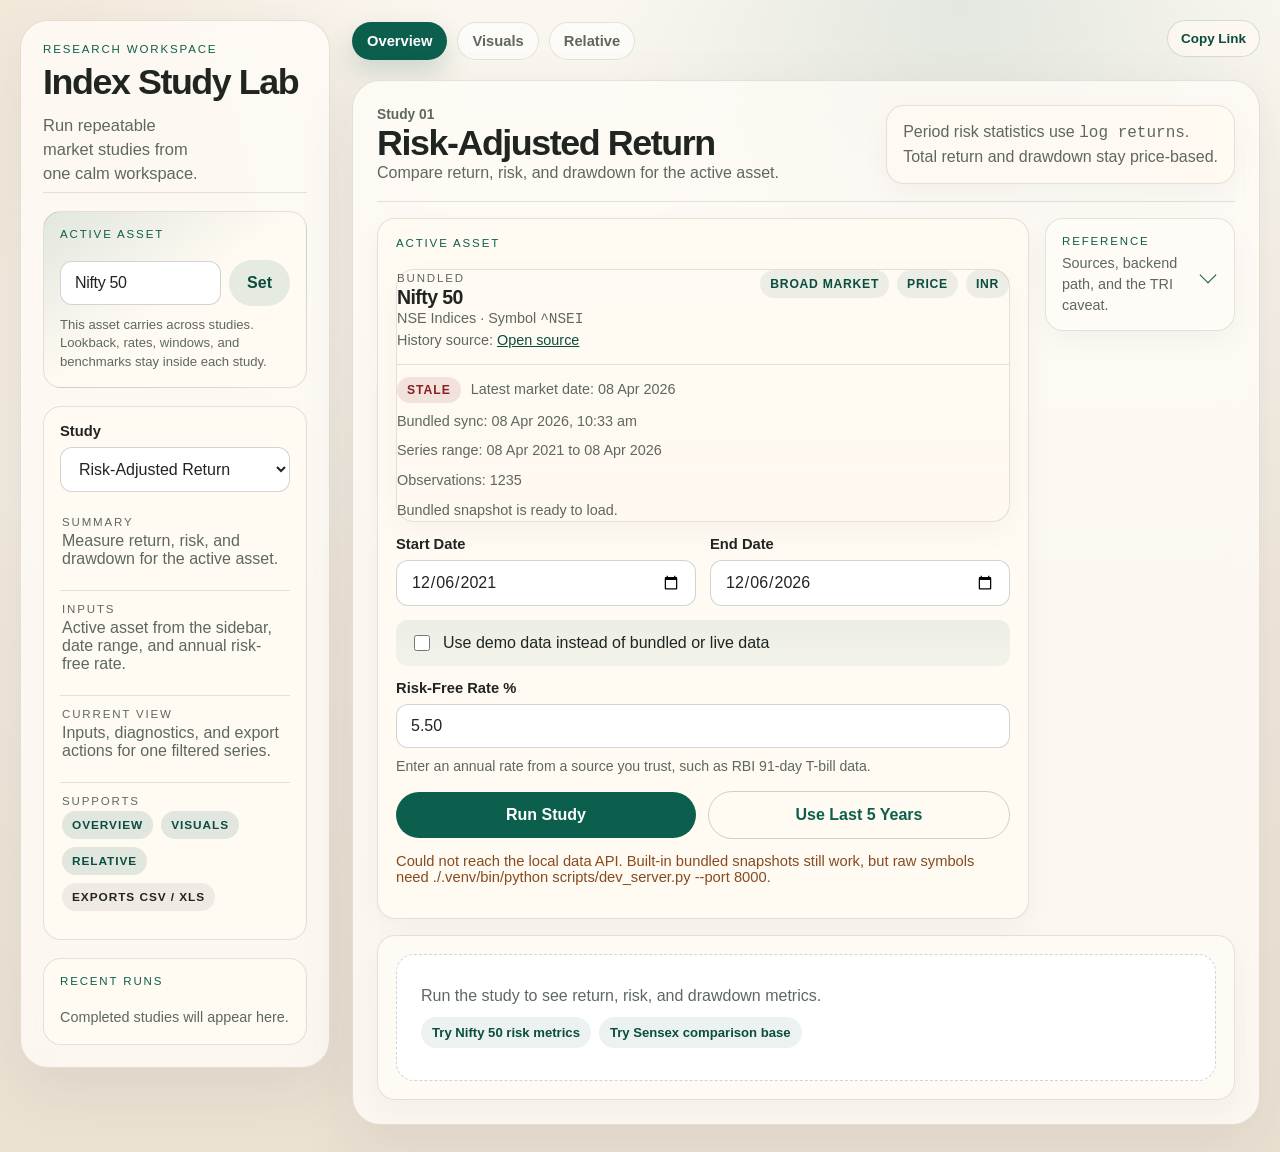
==== commit c8db7754: "feat: move active asset control to sidebar" ====
--- a/index.html
+++ b/index.html
@@ -19,6 +19,24 @@
           </p>
         </div>
 
+        <section class="panel active-asset-panel">
+          <p class="meta-label">Active Asset</p>
+          <form id="active-subject-form" class="active-asset-form">
+            <label class="sr-only" for="active-subject-input">Active asset symbol or name</label>
+            <input
+              id="active-subject-input"
+              class="input active-asset-input"
+              type="text"
+              autocomplete="off"
+              placeholder="Nifty 50, AAPL, ^NSEI"
+            >
+            <button class="button ghost active-asset-button" type="submit">Set</button>
+          </form>
+          <p class="active-asset-copy">
+            This asset carries across studies. Lookback, rates, windows, and benchmarks stay inside each study.
+          </p>
+        </section>
+
         <section class="panel">
           <label class="field-label" for="study-select">Study</label>
           <select id="study-select" class="input"></select>
--- a/app/styles.css
+++ b/app/styles.css
@@ -39,6 +39,18 @@
     linear-gradient(180deg, #fbf7f0 0%, #f0e8dc 52%, #ebe1d3 100%);
 }
 
+.sr-only {
+  position: absolute;
+  width: 1px;
+  height: 1px;
+  padding: 0;
+  margin: -1px;
+  overflow: hidden;
+  clip: rect(0, 0, 0, 0);
+  white-space: nowrap;
+  border: 0;
+}
+
 .shell {
   width: min(1460px, calc(100vw - 40px));
   margin: 20px auto 28px;
@@ -147,6 +159,11 @@
   gap: 10px;
 }
 
+.study-subject-context {
+  display: grid;
+  gap: 10px;
+}
+
 .meta-card {
   padding: 14px;
 }
@@ -170,6 +187,48 @@
 .run-history-panel {
   display: grid;
   gap: 10px;
+}
+
+.active-asset-panel {
+  display: grid;
+  gap: 10px;
+  background:
+    linear-gradient(145deg, rgba(13, 95, 77, 0.12), transparent 50%),
+    var(--surface-strong);
+}
+
+.active-asset-form {
+  display: grid;
+  grid-template-columns: minmax(0, 1fr) auto;
+  gap: 8px;
+  align-items: center;
+}
+
+.active-asset-input {
+  min-width: 0;
+  font-weight: 800;
+  letter-spacing: -0.02em;
+}
+
+.active-asset-button {
+  width: auto;
+  padding-inline: 14px;
+}
+
+.button.ghost {
+  background: rgba(13, 95, 77, 0.1);
+  color: var(--accent-strong);
+}
+
+.button.ghost:hover {
+  background: rgba(13, 95, 77, 0.16);
+}
+
+.active-asset-copy {
+  margin: 0;
+  color: var(--muted);
+  font-size: 0.82rem;
+  line-height: 1.4;
 }
 
 .run-history-list {
@@ -361,6 +420,13 @@
   min-width: 0;
 }
 
+.study-view-toolbar {
+  display: flex;
+  align-items: start;
+  justify-content: space-between;
+  gap: 12px;
+}
+
 .study-view-nav {
   display: flex;
   flex-wrap: wrap;
@@ -417,6 +483,30 @@
 .study-view-link.is-active .study-view-state {
   background: rgba(255, 255, 255, 0.2);
   color: white;
+}
+
+.copy-link-button {
+  flex: 0 0 auto;
+  border: 1px solid rgba(13, 95, 77, 0.18);
+  border-radius: 999px;
+  padding: 10px 13px;
+  background: rgba(255, 250, 242, 0.72);
+  color: var(--accent-strong);
+  font: inherit;
+  font-size: 0.84rem;
+  font-weight: 800;
+  cursor: pointer;
+  transition: background 140ms ease, border-color 140ms ease, transform 140ms ease;
+}
+
+.copy-link-button:hover {
+  border-color: rgba(13, 95, 77, 0.3);
+  background: rgba(255, 255, 255, 0.86);
+  transform: translateY(-1px);
+}
+
+.copy-link-button.is-copied {
+  background: rgba(13, 95, 77, 0.12);
 }
 
 .card-grid {
@@ -1197,6 +1287,77 @@
   border-top: 1px solid var(--line);
 }
 
+.interpretation-panel {
+  display: grid;
+  gap: 14px;
+  padding: 16px;
+  border: 1px solid rgba(13, 95, 77, 0.13);
+  border-radius: var(--radius-md);
+  background:
+    linear-gradient(135deg, rgba(13, 95, 77, 0.08), rgba(255, 255, 255, 0.68)),
+    rgba(255, 255, 255, 0.84);
+}
+
+.interpretation-head .section-label {
+  margin-bottom: 6px;
+}
+
+.interpretation-grid {
+  grid-template-columns: repeat(2, minmax(0, 1fr));
+  gap: 10px;
+}
+
+.interpretation-item {
+  display: grid;
+  gap: 8px;
+  padding: 13px 14px;
+  border: 1px solid rgba(34, 39, 37, 0.08);
+  border-radius: var(--radius-sm);
+  background: rgba(255, 255, 255, 0.76);
+}
+
+.interpretation-item-head {
+  display: flex;
+  align-items: center;
+  justify-content: space-between;
+  gap: 10px;
+}
+
+.interpretation-item p {
+  margin: 0;
+  color: var(--muted);
+  line-height: 1.5;
+}
+
+.interpretation-badge {
+  flex: 0 0 auto;
+  padding: 4px 8px;
+  border-radius: 999px;
+  font-size: 0.68rem;
+  font-weight: 800;
+  letter-spacing: 0.08em;
+  text-transform: uppercase;
+  background: rgba(32, 37, 34, 0.08);
+  color: var(--muted);
+}
+
+.interpretation-badge.positive {
+  background: rgba(13, 95, 77, 0.13);
+  color: var(--accent-strong);
+}
+
+.interpretation-badge.caution {
+  background: rgba(135, 75, 31, 0.14);
+  color: var(--warn);
+}
+
+.interpretation-footnote {
+  margin: 0;
+  color: var(--muted);
+  font-size: 0.84rem;
+  line-height: 1.5;
+}
+
 .results-grid {
   grid-template-columns: repeat(auto-fit, minmax(190px, 1fr));
   gap: 12px;
@@ -1295,11 +1456,39 @@
 }
 
 .empty-state {
+  display: grid;
+  gap: 12px;
   padding: 32px 24px;
   border-radius: var(--radius-md);
   background: white;
   border: 1px dashed var(--line-strong);
   color: var(--muted);
+}
+
+.empty-state p {
+  margin: 0;
+}
+
+.empty-state-actions {
+  display: flex;
+  flex-wrap: wrap;
+  gap: 8px;
+}
+
+.empty-state-link {
+  display: inline-flex;
+  align-items: center;
+  border-radius: 999px;
+  padding: 8px 11px;
+  background: rgba(13, 95, 77, 0.08);
+  color: var(--accent-strong);
+  font-size: 0.82rem;
+  font-weight: 800;
+  text-decoration: none;
+}
+
+.empty-state-link:hover {
+  background: rgba(13, 95, 77, 0.14);
 }
 
 .selection-panel {
@@ -1596,6 +1785,7 @@
   .results-grid,
   .result-details,
   .card-grid,
+  .interpretation-grid,
   .inline-row,
   .onboarding-grid,
   .relative-context-grid,
@@ -1633,6 +1823,10 @@
     align-items: start;
   }
 
+  .study-view-toolbar {
+    flex-direction: column;
+  }
+
   .selection-head {
     flex-direction: column;
   }
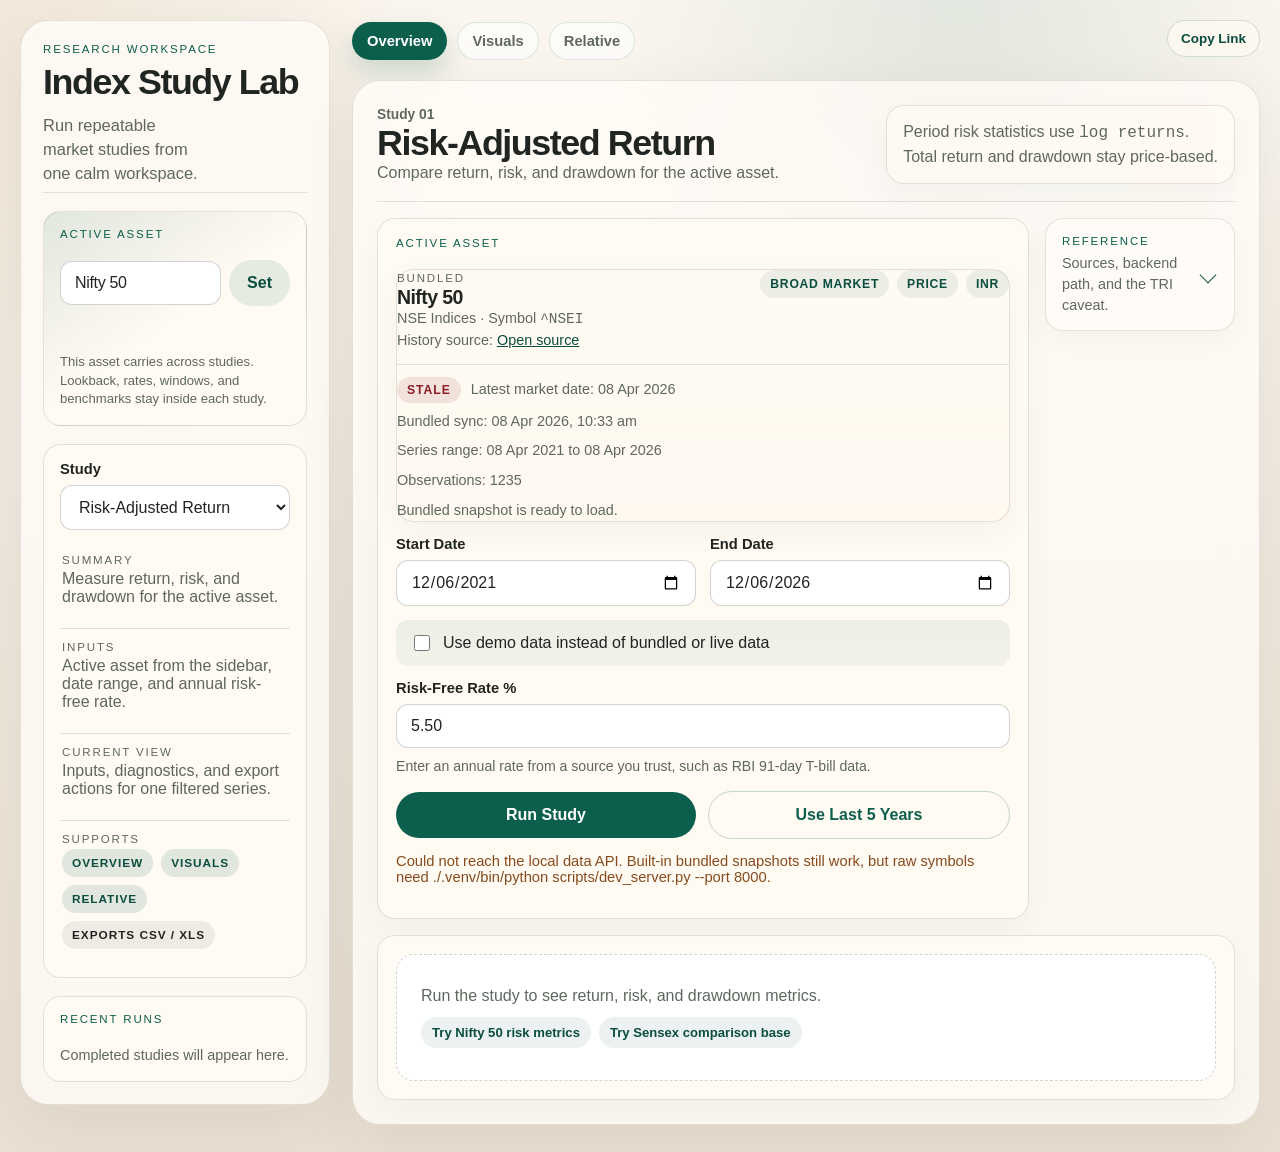
==== commit 98981866: "feat: add options validation and symbol discovery" ====
--- a/index.html
+++ b/index.html
@@ -32,6 +32,8 @@
             >
             <button class="button ghost active-asset-button" type="submit">Set</button>
           </form>
+          <p id="active-subject-status" class="active-asset-status summary-meta" aria-live="polite"></p>
+          <div id="active-subject-results" class="active-asset-results"></div>
           <p class="active-asset-copy">
             This asset carries across studies. Lookback, rates, windows, and benchmarks stay inside each study.
           </p>
--- a/app/styles.css
+++ b/app/styles.css
@@ -215,6 +215,48 @@
   padding-inline: 14px;
 }
 
+.active-asset-status {
+  min-height: 1.1rem;
+  margin: 0;
+}
+
+.active-asset-results {
+  display: grid;
+  gap: 8px;
+}
+
+.active-asset-result {
+  display: grid;
+  gap: 2px;
+  width: 100%;
+  padding: 10px 11px;
+  border: 1px solid rgba(34, 39, 37, 0.08);
+  border-radius: var(--radius-sm);
+  background: rgba(255, 255, 255, 0.52);
+  color: inherit;
+  font: inherit;
+  text-align: left;
+  cursor: pointer;
+  transition: border-color 140ms ease, background 140ms ease, transform 140ms ease;
+}
+
+.active-asset-result:hover {
+  border-color: rgba(13, 95, 77, 0.2);
+  background: rgba(255, 255, 255, 0.78);
+  transform: translateY(-1px);
+}
+
+.active-asset-result-main {
+  font-weight: 700;
+  line-height: 1.2;
+}
+
+.active-asset-result-meta {
+  color: var(--muted);
+  font-size: 0.84rem;
+  line-height: 1.35;
+}
+
 .button.ghost {
   background: rgba(13, 95, 77, 0.1);
   color: var(--accent-strong);
@@ -1135,6 +1177,523 @@
   color: var(--accent-strong);
 }
 
+.sector-form-grid {
+  grid-template-columns: repeat(4, minmax(0, 1fr));
+  align-items: end;
+}
+
+.sector-form-actions {
+  grid-column: 1 / span 2;
+}
+
+.sector-form-grid .status {
+  grid-column: 3 / -1;
+  align-self: center;
+}
+
+.sector-preset-context {
+  display: grid;
+  grid-template-columns: minmax(0, 1.2fr) minmax(0, 1fr);
+  gap: 18px;
+  align-items: start;
+}
+
+.sector-preset-pill-grid {
+  display: flex;
+  flex-wrap: wrap;
+  gap: 8px;
+  align-content: start;
+}
+
+.sector-preset-pill {
+  display: inline-flex;
+  align-items: center;
+  border-radius: 999px;
+  padding: 8px 11px;
+  background: rgba(13, 95, 77, 0.09);
+  color: var(--accent-strong);
+  font-size: 0.8rem;
+  font-weight: 800;
+  letter-spacing: 0.04em;
+}
+
+.sector-result-value {
+  font-size: clamp(1.3rem, 1.8vw, 1.8rem);
+}
+
+.sector-leader-grid {
+  grid-template-columns: repeat(3, minmax(0, 1fr));
+}
+
+.sector-heatmap-card {
+  overflow-x: auto;
+}
+
+.sector-heatmap-grid {
+  display: grid;
+  grid-template-columns: 180px repeat(4, minmax(112px, 1fr));
+  gap: 8px;
+  min-width: 720px;
+}
+
+.sector-heatmap-corner,
+.sector-heatmap-axis,
+.sector-heatmap-cell {
+  border-radius: 14px;
+  min-height: 52px;
+  display: grid;
+  place-items: center;
+  text-align: center;
+}
+
+.sector-heatmap-axis {
+  background: rgba(32, 37, 34, 0.04);
+  color: var(--muted);
+  font-size: 0.78rem;
+  font-weight: 800;
+  letter-spacing: 0.08em;
+  text-transform: uppercase;
+}
+
+.sector-heatmap-corner {
+  background: transparent;
+}
+
+.sector-heatmap-sector {
+  justify-items: start;
+  padding-inline: 14px;
+  letter-spacing: 0.04em;
+}
+
+.sector-heatmap-cell {
+  border: 1px solid rgba(34, 39, 37, 0.06);
+  padding: 10px 12px;
+  font-size: 0.84rem;
+  font-weight: 800;
+  line-height: 1.15;
+}
+
+.sector-heatmap-cell.is-empty {
+  background: rgba(255, 255, 255, 0.58);
+  color: var(--muted);
+}
+
+.sector-focus-table tbody tr.sector-focus-top-row {
+  background: rgba(13, 95, 77, 0.05);
+}
+
+.sector-focus-table tbody tr.sector-focus-top-row th {
+  color: var(--accent-strong);
+}
+
+.sector-visuals-shell {
+  gap: 16px;
+}
+
+.sector-visual-summary-grid {
+  grid-template-columns: repeat(4, minmax(0, 1fr));
+}
+
+.sector-visual-grid {
+  grid-template-columns: repeat(2, minmax(0, 1fr));
+}
+
+.sector-visual-card {
+  min-height: 100%;
+}
+
+.sector-visual-card-wide {
+  grid-column: 1 / -1;
+}
+
+.sector-scatter-point {
+  fill: rgba(13, 95, 77, 0.78);
+  stroke: rgba(11, 77, 63, 0.9);
+  stroke-width: 1.5;
+}
+
+.sector-scatter-benchmark {
+  fill: rgba(138, 79, 38, 0.78);
+  stroke: rgba(138, 79, 38, 1);
+  stroke-width: 1.5;
+}
+
+.sector-scatter-label {
+  fill: var(--ink);
+  font-family: var(--font);
+  font-size: 12px;
+  font-weight: 700;
+}
+
+.sector-scatter-label-benchmark {
+  fill: #8a4f26;
+}
+
+.sector-leadership-grid {
+  display: grid;
+  grid-template-columns: 180px repeat(4, minmax(140px, 1fr));
+  gap: 8px;
+  min-width: 780px;
+  overflow-x: auto;
+}
+
+.sector-leadership-axis,
+.sector-leadership-cell,
+.sector-leadership-corner {
+  border-radius: 14px;
+  min-height: 58px;
+  display: grid;
+  place-items: center;
+  text-align: center;
+}
+
+.sector-leadership-axis {
+  background: rgba(32, 37, 34, 0.04);
+  color: var(--muted);
+  font-size: 0.78rem;
+  font-weight: 800;
+  letter-spacing: 0.08em;
+  text-transform: uppercase;
+  padding: 10px 12px;
+}
+
+.sector-leadership-corner {
+  background: transparent;
+}
+
+.sector-leadership-metric {
+  justify-items: start;
+  padding-inline: 14px;
+  text-align: left;
+}
+
+.sector-leadership-cell {
+  gap: 6px;
+  padding: 10px 12px;
+  border: 1px solid rgba(34, 39, 37, 0.06);
+  background: rgba(255, 255, 255, 0.62);
+}
+
+.sector-leadership-cell strong {
+  font-size: 0.94rem;
+  line-height: 1.1;
+}
+
+.sector-leadership-cell span {
+  color: var(--muted);
+  font-size: 0.78rem;
+  line-height: 1.3;
+}
+
+.straddle-symbol-panel {
+  background:
+    linear-gradient(145deg, rgba(13, 95, 77, 0.08), transparent 50%),
+    rgba(255, 252, 247, 0.78);
+}
+
+.straddle-form-grid {
+  grid-template-columns: repeat(2, minmax(0, 1fr));
+  align-items: end;
+}
+
+.straddle-form-actions {
+  grid-column: 1 / -1;
+}
+
+.straddle-form-grid .status {
+  grid-column: 1 / -1;
+}
+
+.straddle-table tbody tr.straddle-focus-row {
+  background: rgba(13, 95, 77, 0.05);
+}
+
+.straddle-table tbody tr.straddle-focus-row th {
+  color: var(--accent-strong);
+}
+
+.straddle-visuals-shell .visuals-summary-grid {
+  grid-template-columns: repeat(4, minmax(0, 1fr));
+}
+
+.straddle-curve-grid {
+  grid-template-columns: repeat(2, minmax(0, 1fr));
+}
+
+.straddle-visual-card-wide {
+  grid-column: 1 / -1;
+}
+
+.straddle-line-primary {
+  stroke: var(--accent);
+}
+
+.straddle-line-secondary {
+  stroke: #8a4f26;
+}
+
+.straddle-point-primary {
+  fill: rgba(13, 95, 77, 0.82);
+  stroke: rgba(11, 77, 63, 1);
+  stroke-width: 1.5;
+}
+
+.straddle-point-secondary {
+  fill: rgba(138, 79, 38, 0.82);
+  stroke: rgba(138, 79, 38, 1);
+  stroke-width: 1.5;
+}
+
+.straddle-bar-fill {
+  background: rgba(13, 95, 77, 0.74);
+}
+
+.straddle-liquidity-fill {
+  background: rgba(138, 79, 38, 0.76);
+}
+
+.options-validation-visuals-shell {
+  gap: 16px;
+}
+
+.options-validation-visual-summary-grid {
+  grid-template-columns: repeat(3, minmax(0, 1fr));
+}
+
+.options-validation-visual-grid {
+  grid-template-columns: repeat(2, minmax(0, 1fr));
+}
+
+.options-validation-visual-card {
+  min-height: 100%;
+}
+
+.options-validation-visual-card-wide {
+  grid-column: 1 / -1;
+}
+
+.options-validation-bar-fill {
+  background: rgba(13, 95, 77, 0.78);
+}
+
+.seasonality-bar-row.is-negative .options-validation-bar-fill {
+  background: rgba(138, 79, 38, 0.78);
+}
+
+.options-validation-win-fill {
+  background: rgba(13, 95, 77, 0.62);
+}
+
+.options-validation-scatter-point {
+  fill: rgba(13, 95, 77, 0.76);
+  stroke: rgba(11, 77, 63, 0.92);
+  stroke-width: 1.5;
+}
+
+.options-validation-scatter-label {
+  fill: var(--ink);
+  font-family: var(--font);
+  font-size: 12px;
+  font-weight: 700;
+}
+
+.options-screener-form-grid {
+  grid-template-columns: repeat(4, minmax(0, 1fr));
+  align-items: end;
+}
+
+.options-validation-form-grid {
+  grid-template-columns: repeat(3, minmax(0, 1fr));
+  align-items: end;
+}
+
+.options-screener-form-actions {
+  grid-column: 1 / span 2;
+}
+
+.options-validation-form-actions {
+  grid-column: 1 / -1;
+}
+
+.options-screener-form-grid .status {
+  grid-column: 3 / -1;
+  align-self: center;
+}
+
+.options-validation-form-grid .status {
+  grid-column: 1 / -1;
+}
+
+.options-screener-preset {
+  display: grid;
+  grid-template-columns: minmax(0, 1.2fr) minmax(0, 1fr);
+  gap: 18px;
+  align-items: start;
+}
+
+.options-screener-pill-grid {
+  display: flex;
+  flex-wrap: wrap;
+  gap: 8px;
+  align-content: start;
+}
+
+.options-screener-pill {
+  display: inline-flex;
+  align-items: center;
+  border-radius: 999px;
+  padding: 8px 11px;
+  background: rgba(13, 95, 77, 0.09);
+  color: var(--accent-strong);
+  font-size: 0.8rem;
+  font-weight: 800;
+  letter-spacing: 0.04em;
+}
+
+.options-screener-badge {
+  display: inline-flex;
+  align-items: center;
+  border-radius: 999px;
+  padding: 6px 10px;
+  font-size: 0.74rem;
+  font-weight: 800;
+  letter-spacing: 0.08em;
+  text-transform: uppercase;
+  background: rgba(32, 37, 34, 0.08);
+  color: var(--muted);
+}
+
+.options-screener-badge-rich {
+  background: rgba(135, 75, 31, 0.14);
+  color: var(--warn);
+}
+
+.options-screener-badge-cheap {
+  background: rgba(13, 95, 77, 0.13);
+  color: var(--accent-strong);
+}
+
+.options-screener-history-block {
+  margin-top: 20px;
+}
+
+.options-screener-history-grid {
+  display: grid;
+  grid-template-columns: repeat(2, minmax(0, 1fr));
+  gap: 14px;
+  margin-top: 14px;
+}
+
+.options-screener-history-card {
+  border: 1px solid rgba(34, 39, 37, 0.07);
+  border-radius: 20px;
+  padding: 16px 18px;
+  background:
+    linear-gradient(145deg, rgba(13, 95, 77, 0.04), transparent 48%),
+    rgba(255, 255, 255, 0.66);
+  display: grid;
+  gap: 12px;
+}
+
+.options-screener-history-head {
+  display: flex;
+  justify-content: space-between;
+  gap: 16px;
+  align-items: start;
+}
+
+.options-screener-history-title {
+  display: block;
+  font-size: 1.05rem;
+  line-height: 1.15;
+}
+
+.options-screener-history-chip-row,
+.options-screener-history-symbols {
+  display: flex;
+  flex-wrap: wrap;
+  gap: 8px;
+}
+
+.options-screener-history-meta {
+  display: grid;
+  gap: 4px;
+}
+
+.options-screener-badge-fair {
+  background: rgba(13, 95, 77, 0.08);
+  color: var(--accent-strong);
+}
+
+.options-screener-badge-none {
+  background: rgba(32, 37, 34, 0.05);
+  color: var(--muted);
+}
+
+.options-screener-direction-badge,
+.options-screener-candidate-badge {
+  display: inline-flex;
+  align-items: center;
+  border-radius: 999px;
+  padding: 6px 10px;
+  font-size: 0.72rem;
+  font-weight: 800;
+  letter-spacing: 0.06em;
+  text-transform: uppercase;
+}
+
+.options-screener-direction-badge-long,
+.options-screener-candidate-badge-long-premium {
+  background: rgba(13, 95, 77, 0.13);
+  color: var(--accent-strong);
+}
+
+.options-screener-direction-badge-short,
+.options-screener-candidate-badge-short-premium {
+  background: rgba(135, 75, 31, 0.14);
+  color: var(--warn);
+}
+
+.options-screener-direction-badge-neutral,
+.options-screener-candidate-badge-watch {
+  background: rgba(44, 72, 118, 0.1);
+  color: #2c4876;
+}
+
+.options-screener-direction-badge-none,
+.options-screener-candidate-badge-low-confidence {
+  background: rgba(32, 37, 34, 0.06);
+  color: var(--muted);
+}
+
+.options-screener-visual-summary-grid {
+  grid-template-columns: repeat(4, minmax(0, 1fr));
+}
+
+.options-validation-summary-grid {
+  grid-template-columns: repeat(4, minmax(0, 1fr));
+}
+
+.options-screener-visual-grid {
+  grid-template-columns: repeat(2, minmax(0, 1fr));
+}
+
+.options-screener-fill-rich {
+  background: rgba(135, 75, 31, 0.78);
+}
+
+.options-screener-fill-cheap {
+  background: rgba(13, 95, 77, 0.78);
+}
+
+.options-screener-fill-fair {
+  background: rgba(44, 72, 118, 0.68);
+}
+
+.options-screener-fill-none {
+  background: rgba(95, 105, 101, 0.48);
+}
+
 .rolling-table-wrap {
   overflow-x: auto;
 }
@@ -1428,6 +1987,37 @@
 
 .results-grid .result-card:nth-child(6) {
   animation-delay: 200ms;
+}
+
+.sector-summary-panel {
+  display: grid;
+  gap: 12px;
+  padding: 16px 18px;
+  border: 1px solid rgba(13, 95, 77, 0.13);
+  border-radius: var(--radius-md);
+  background:
+    linear-gradient(135deg, rgba(13, 95, 77, 0.08), rgba(255, 255, 255, 0.68)),
+    rgba(255, 255, 255, 0.84);
+}
+
+.sector-summary-grid {
+  display: grid;
+  grid-template-columns: repeat(2, minmax(0, 1fr));
+  gap: 10px;
+}
+
+.sector-summary-item {
+  display: grid;
+  gap: 8px;
+  padding: 13px 14px;
+  border: 1px solid rgba(34, 39, 37, 0.08);
+  border-radius: var(--radius-sm);
+  background: rgba(255, 255, 255, 0.76);
+}
+
+.sector-summary-item p {
+  margin: 0;
+  line-height: 1.5;
 }
 
 .result-details {
@@ -1783,6 +2373,7 @@
   .shell,
   .study-header,
   .results-grid,
+  .sector-summary-grid,
   .result-details,
   .card-grid,
   .interpretation-grid,
@@ -1868,4 +2459,33 @@
   .visuals-actions {
     justify-content: start;
   }
-}
+
+  .sector-form-grid,
+  .sector-preset-context,
+  .sector-visual-summary-grid,
+  .sector-visual-grid,
+  .sector-leader-grid,
+  .options-screener-form-grid,
+  .options-validation-form-grid,
+  .options-screener-preset,
+  .options-screener-history-grid,
+  .options-validation-summary-grid,
+  .options-validation-visual-summary-grid,
+  .options-validation-visual-grid,
+  .options-screener-visual-summary-grid,
+  .options-screener-visual-grid,
+  .straddle-form-grid,
+  .straddle-curve-grid,
+  .straddle-visuals-shell .visuals-summary-grid {
+    grid-template-columns: 1fr;
+  }
+
+  .sector-form-actions,
+  .sector-form-grid .status,
+  .options-screener-form-actions,
+  .options-screener-form-grid .status,
+  .options-validation-form-actions,
+  .options-validation-form-grid .status {
+    grid-column: auto;
+  }
+}
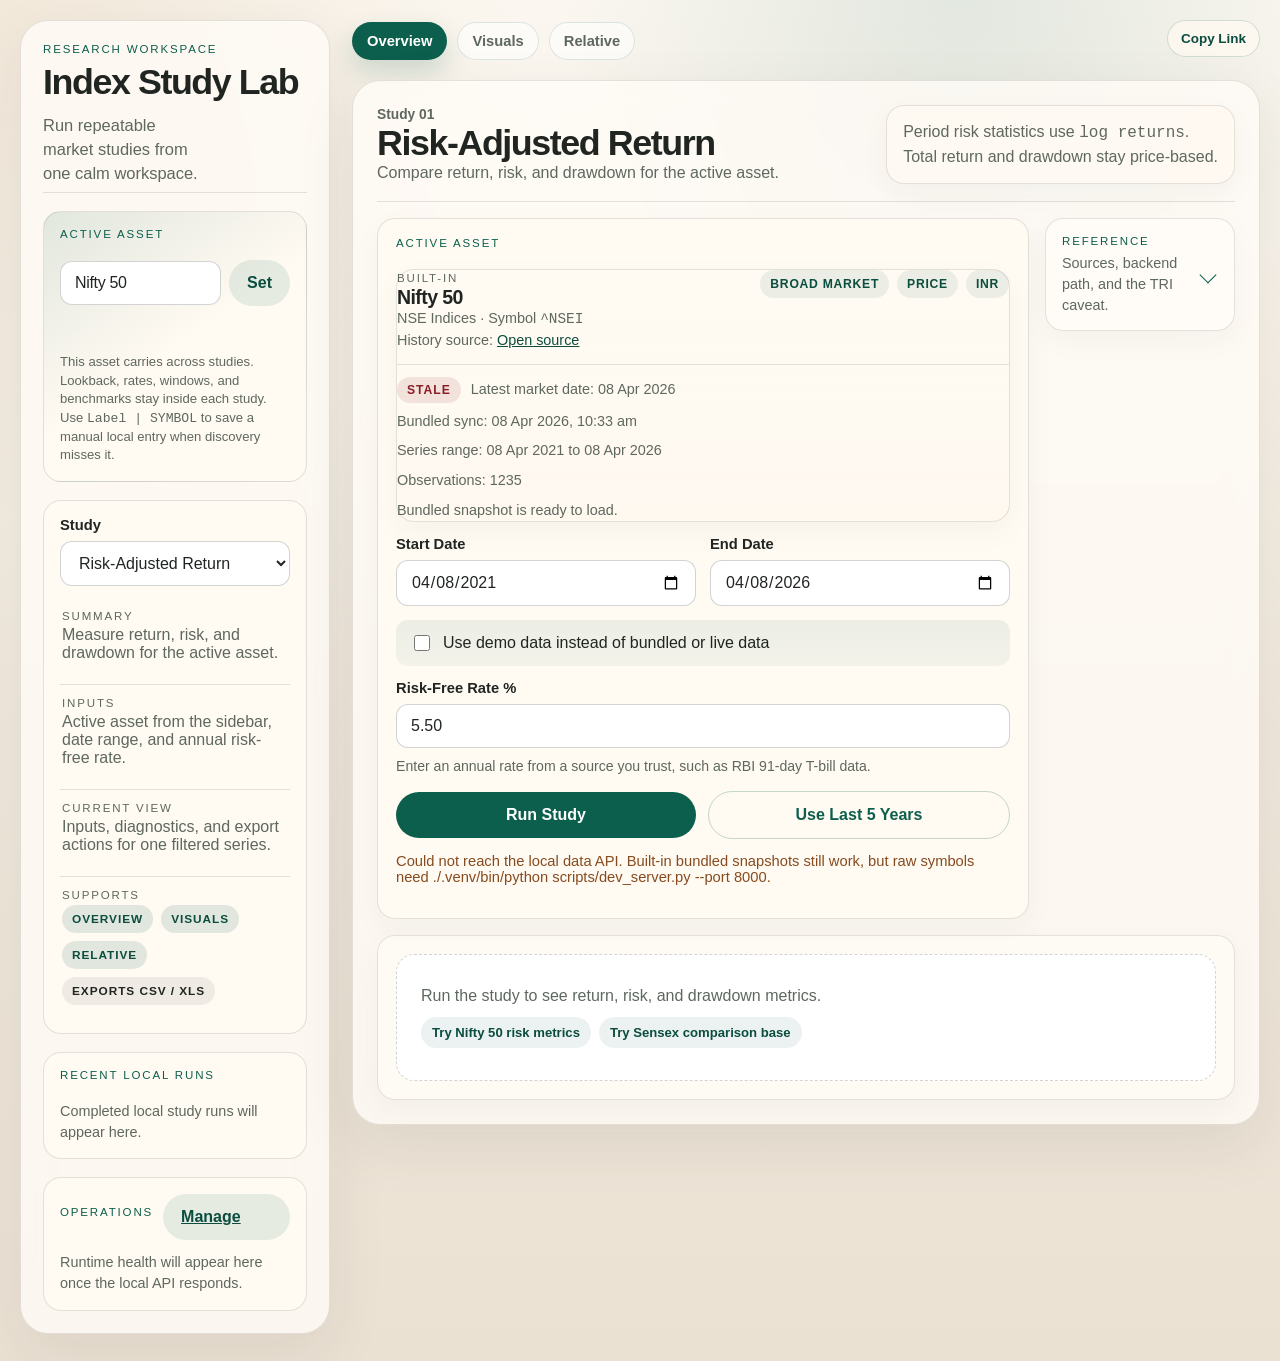
==== commit 9cae980f: "feat: add evidence and assistant foundations Add options evidence persistence/tracking, settings aut" ====
--- a/index.html
+++ b/index.html
@@ -35,7 +35,7 @@
           <p id="active-subject-status" class="active-asset-status summary-meta" aria-live="polite"></p>
           <div id="active-subject-results" class="active-asset-results"></div>
           <p class="active-asset-copy">
-            This asset carries across studies. Lookback, rates, windows, and benchmarks stay inside each study.
+            This asset carries across studies. Lookback, rates, windows, and benchmarks stay inside each study. Use <span class="mono">Label | SYMBOL</span> to save a manual local entry when discovery misses it.
           </p>
         </section>
 
@@ -46,8 +46,18 @@
         </section>
 
         <section class="panel run-history-panel">
-          <p class="meta-label">Recent Runs</p>
+          <p class="meta-label">Recent Local Runs</p>
           <div id="run-history"></div>
+        </section>
+
+        <section class="panel automation-panel">
+          <div class="automation-panel-head">
+            <p class="meta-label">Operations</p>
+            <a id="automation-manage-link" class="button ghost automation-refresh-button" href="#settings/automations">
+              Manage
+            </a>
+          </div>
+          <div id="automation-sidebar-summary" class="automation-runtime-health"></div>
         </section>
       </aside>
 
--- a/app/styles.css
+++ b/app/styles.css
@@ -189,6 +189,323 @@
   gap: 10px;
 }
 
+.automation-panel {
+  display: grid;
+  gap: 12px;
+}
+
+.settings-shell {
+  display: grid;
+  gap: 18px;
+}
+
+.settings-toolbar {
+  align-items: end;
+}
+
+.settings-title,
+.settings-card-title,
+.settings-detail-title {
+  margin: 0;
+  letter-spacing: -0.03em;
+}
+
+.settings-title {
+  font-size: clamp(1.8rem, 2.5vw, 2.8rem);
+  line-height: 1;
+}
+
+.settings-copy,
+.settings-status {
+  max-width: 70ch;
+}
+
+.settings-view-nav {
+  padding-top: 0;
+}
+
+.settings-grid,
+.settings-detail-grid {
+  display: grid;
+  gap: 16px;
+  grid-template-columns: minmax(0, 1.15fr) minmax(0, 1fr);
+}
+
+.settings-card {
+  display: grid;
+  gap: 14px;
+}
+
+.settings-card-head {
+  display: flex;
+  justify-content: space-between;
+  align-items: start;
+  gap: 12px;
+}
+
+.settings-detail-column {
+  display: grid;
+  gap: 10px;
+}
+
+.settings-detail-list {
+  display: grid;
+  gap: 10px;
+}
+
+.settings-detail-item {
+  border: 1px solid var(--line);
+  border-radius: var(--radius-sm);
+  background: rgba(255, 255, 255, 0.58);
+  padding: 12px;
+  display: grid;
+  gap: 4px;
+}
+
+.automation-panel-head {
+  display: flex;
+  align-items: center;
+  justify-content: space-between;
+  gap: 10px;
+}
+
+.automation-refresh-button {
+  width: auto;
+  padding-inline: 14px;
+}
+
+.automation-runtime-health,
+.automation-form,
+.automation-list {
+  display: grid;
+  gap: 10px;
+}
+
+.automation-runtime-health-card,
+.automation-item {
+  border: 1px solid var(--line);
+  border-radius: var(--radius-sm);
+  background: rgba(255, 255, 255, 0.58);
+  padding: 12px;
+}
+
+.automation-runtime-health-card {
+  display: grid;
+  gap: 6px;
+}
+
+.automation-runtime-health-card.is-compact {
+  padding: 10px;
+}
+
+.automation-runtime-health-grid {
+  display: grid;
+  grid-template-columns: repeat(2, minmax(0, 1fr));
+  gap: 8px;
+}
+
+.automation-health-metric {
+  display: grid;
+  gap: 2px;
+}
+
+.automation-health-value {
+  font-size: 1.02rem;
+  font-weight: 800;
+  letter-spacing: -0.03em;
+}
+
+.automation-actions,
+.automation-item-actions {
+  display: flex;
+  gap: 8px;
+  flex-wrap: wrap;
+}
+
+.automation-actions .button,
+.automation-item-actions .button {
+  flex: 1 1 0;
+  min-width: 0;
+}
+
+.automation-catalog-copy {
+  white-space: pre-line;
+}
+
+.automation-item {
+  display: grid;
+  gap: 8px;
+}
+
+.settings-history-list,
+.settings-history-data-grid {
+  display: grid;
+  gap: 12px;
+}
+
+.settings-history-item {
+  border: 1px solid var(--line);
+  border-radius: var(--radius-sm);
+  background: rgba(255, 255, 255, 0.58);
+  padding: 12px;
+  display: grid;
+  gap: 6px;
+  text-align: left;
+  color: inherit;
+  font: inherit;
+  cursor: pointer;
+  transition: border-color 180ms ease, transform 180ms ease, background 180ms ease;
+}
+
+.settings-history-item:hover {
+  transform: translateY(-1px);
+  border-color: rgba(13, 95, 77, 0.28);
+}
+
+.settings-history-item.is-selected {
+  border-color: rgba(13, 95, 77, 0.34);
+  background: rgba(13, 95, 77, 0.06);
+}
+
+.settings-history-item-head,
+.settings-history-summary-row {
+  display: flex;
+  align-items: start;
+  justify-content: space-between;
+  gap: 10px;
+}
+
+.settings-history-summary-row strong {
+  font-size: 0.95rem;
+}
+
+.settings-history-data-grid {
+  grid-template-columns: repeat(2, minmax(0, 1fr));
+}
+
+.settings-history-data-block {
+  display: grid;
+  gap: 8px;
+}
+
+.settings-history-disclosure {
+  border-top: 1px solid var(--line);
+  padding-top: 8px;
+}
+
+.settings-history-disclosure summary {
+  color: var(--muted);
+  cursor: pointer;
+  font-size: 0.78rem;
+  font-weight: 800;
+  letter-spacing: 0.08em;
+  text-transform: uppercase;
+}
+
+.settings-history-code {
+  margin: 0;
+  padding: 12px;
+  border-radius: var(--radius-sm);
+  border: 1px solid var(--line);
+  background: rgba(255, 255, 255, 0.58);
+  color: var(--ink);
+  font: 0.8rem/1.5 ui-monospace, SFMono-Regular, Menlo, Consolas, monospace;
+  overflow-x: auto;
+  white-space: pre-wrap;
+  word-break: break-word;
+}
+
+.settings-study-builder-textarea {
+  min-height: 360px;
+  font: 0.82rem/1.5 ui-monospace, SFMono-Regular, Menlo, Consolas, monospace;
+  resize: vertical;
+}
+
+.settings-study-builder-intent {
+  min-height: 132px;
+  resize: vertical;
+}
+
+.settings-study-builder-param-grid {
+  display: grid;
+  grid-template-columns: repeat(2, minmax(0, 1fr));
+  gap: 12px;
+}
+
+.settings-study-builder-issues {
+  display: grid;
+  gap: 10px;
+}
+
+.button.is-disabled {
+  opacity: 0.54;
+  pointer-events: none;
+}
+
+.automation-item-head {
+  display: flex;
+  justify-content: space-between;
+  align-items: start;
+  gap: 10px;
+}
+
+.automation-item-title {
+  margin: 0;
+  font-size: 0.98rem;
+  font-weight: 800;
+  letter-spacing: -0.02em;
+}
+
+.automation-item-meta,
+.automation-item-copy {
+  margin: 0;
+  color: var(--muted);
+  font-size: 0.84rem;
+  line-height: 1.45;
+}
+
+.automation-item-copy {
+  white-space: pre-line;
+}
+
+.automation-pill-row {
+  display: flex;
+  flex-wrap: wrap;
+  gap: 6px;
+}
+
+.automation-pill {
+  display: inline-flex;
+  align-items: center;
+  border-radius: 999px;
+  padding: 5px 9px;
+  font-size: 0.72rem;
+  font-weight: 700;
+  letter-spacing: 0.08em;
+  text-transform: uppercase;
+  background: rgba(32, 37, 34, 0.08);
+}
+
+.automation-pill.ok {
+  background: rgba(13, 95, 77, 0.14);
+  color: var(--accent-strong);
+}
+
+.automation-pill.attention {
+  background: rgba(135, 75, 31, 0.14);
+  color: var(--warn);
+}
+
+.automation-pill.running {
+  background: rgba(13, 95, 77, 0.12);
+  color: var(--accent);
+}
+
+.automation-pill.inactive {
+  background: rgba(32, 37, 34, 0.08);
+  color: var(--muted);
+}
+
 .active-asset-panel {
   display: grid;
   gap: 10px;
@@ -2383,7 +2700,11 @@
   .visuals-summary-grid,
   .visuals-context-grid,
   .visuals-chart-grid,
-  .study-placeholder-grid {
+  .study-placeholder-grid,
+  .settings-grid,
+  .settings-detail-grid,
+  .automation-runtime-health-grid,
+  .settings-history-data-grid {
     grid-template-columns: 1fr;
   }
 
